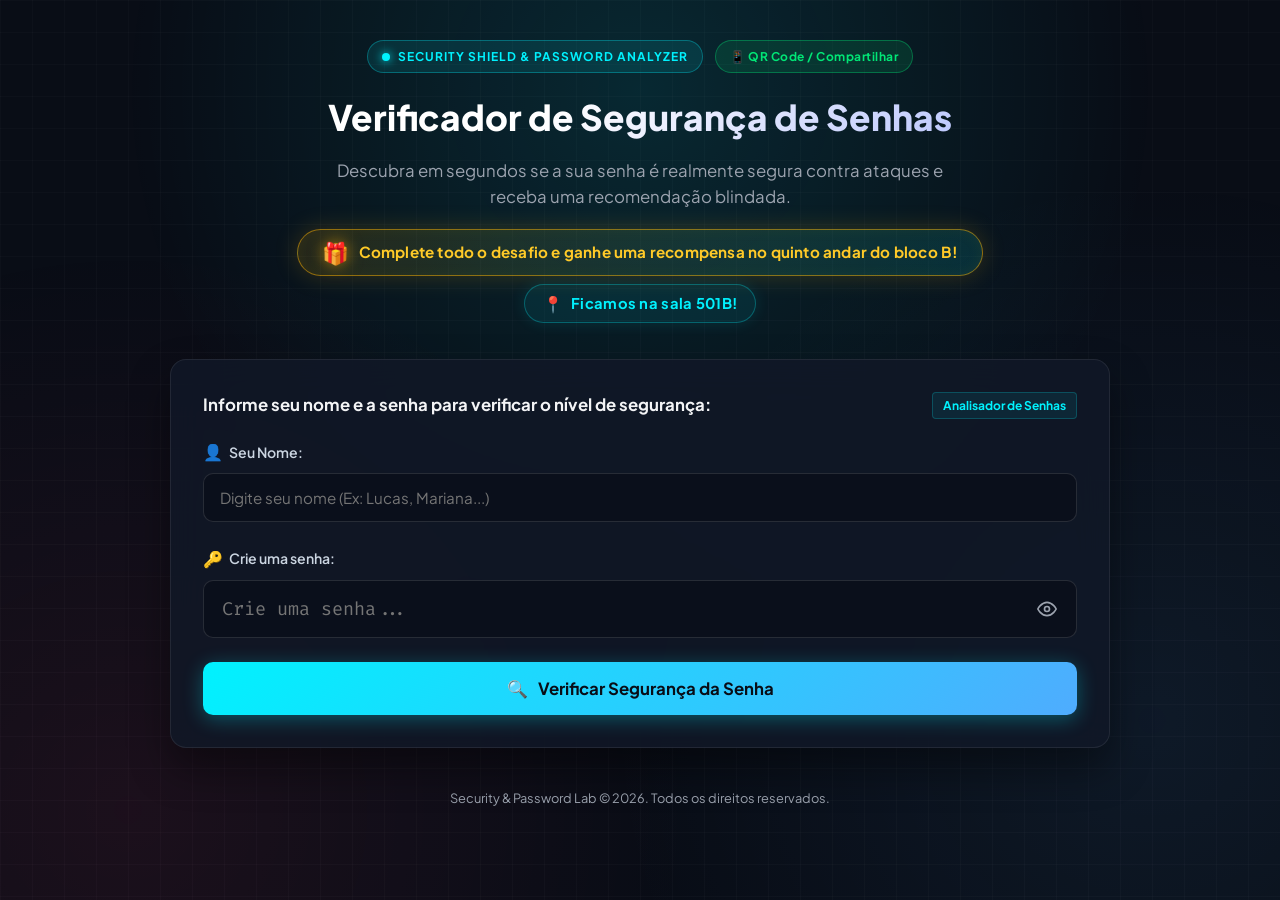
==== public/index.html @ 8d83036d "v35" ====
<!DOCTYPE html>
<html lang="pt-BR">
<head>
  <meta charset="UTF-8">
  <meta name="viewport" content="width=device-width, initial-scale=1.0, viewport-fit=cover">
  <title>Verificador de Segurança de Senhas</title>
  <link rel="preconnect" href="https://fonts.googleapis.com">
  <link rel="preconnect" href="https://fonts.gstatic.com" crossorigin>
  <link href="https://fonts.googleapis.com/css2?family=Fira+Code:wght@400;500;600;700&family=Plus+Jakarta+Sans:wght@400;500;600;700;800;900&display=swap" rel="stylesheet">
  <link rel="stylesheet" href="style.css">
</head>
<body>
  <div class="cyber-background"></div>
  <div class="grid-overlay"></div>

  <div class="container">

    <!-- HEADER -->
    <header class="app-header">
      <div class="header-badges-row">
        <div class="shield-badge">
          <span class="pulse-dot"></span>
          <span>SECURITY SHIELD & PASSWORD ANALYZER</span>
        </div>
        <a href="/share.html" class="share-badge-link" title="Abrir QR Code para Celular">
          <span>📱 QR Code / Compartilhar</span>
        </a>
      </div>
      <h1>Verificador de Segurança de Senhas</h1>
      <p class="subtitle">Descubra em segundos se a sua senha é realmente segura contra ataques e receba uma recomendação blindada.</p>
      <div class="challenge-banners-wrap">
        <div class="challenge-reward-banner">
          <span class="reward-icon">🎁</span>
          <span class="reward-text">Complete todo o desafio e ganhe uma recompensa no quinto andar do bloco B!</span>
        </div>
        <div class="challenge-location-tag">
          <span class="location-icon">📍</span>
          <span>Ficamos na sala 501B!</span>
        </div>
      </div>
    </header>

    <!-- MAIN CONTAINER -->
    <main class="main-card">

      <!-- ETAPA 1: INPUT INICIAL (NOME + SENHA) -->
      <section id="step-input-section" class="input-section">
        <div class="form-header-group">
          <label class="input-label" for="user-name-input">
            <span>Informe seu nome e a senha para verificar o nível de segurança:</span>
            <span class="badge-tag">Analisador de Senhas</span>
          </label>
        </div>

        <!-- NOME DA PESSOA -->
        <div class="form-group margin-top-md">
          <label for="user-name-input" class="field-label">
            <span class="field-icon">👤</span> Seu Nome:
          </label>
          <input 
            type="text" 
            id="user-name-input" 
            class="cyber-text-input" 
            placeholder="Digite seu nome (Ex: Lucas, Mariana...)" 
            autocomplete="name" 
            spellcheck="false"
          >
        </div>

        <!-- SENHA -->
        <div class="form-group margin-top-md">
          <label for="password-input" class="field-label">
            <span class="field-icon">🔑</span> Crie uma senha:
          </label>
          <div class="input-wrapper">
            <input 
              type="password" 
              id="password-input" 
              placeholder="Crie uma senha..." 
              autocomplete="off" 
              spellcheck="false"
            >
            <button type="button" id="toggle-password" class="icon-btn" title="Mostrar/Ocultar Senha" aria-label="Mostrar/Ocultar Senha">
              <svg id="eye-open" class="icon" viewBox="0 0 24 24" fill="none" stroke="currentColor" stroke-width="2">
                <path d="M1 12s4-8 11-8 11 8 11 8-4 8-11 8-11-8-11-8z"></path>
                <circle cx="12" cy="12" r="3"></circle>
              </svg>
              <svg id="eye-closed" class="icon hidden" viewBox="0 0 24 24" fill="none" stroke="currentColor" stroke-width="2">
                <path d="M17.94 17.94A10.07 10.07 0 0 1 12 20c-7 0-11-8-11-8a18.45 18.45 0 0 1 5.06-5.94M9.9 4.24A9.12 9.12 0 0 1 12 4c7 0 11 8 11 8a18.5 18.5 0 0 1-2.16 3.19m-6.72-1.07a3 3 0 1 1-4.24-4.24"></path>
                <line x1="1" y1="1" x2="23" y2="23"></line>
              </svg>
            </button>
          </div>
        </div>

        <button id="btn-submit-check" class="btn-primary">
          <span class="btn-icon">🔍</span>
          <span>Verificar Segurança da Senha</span>
        </button>

      </section>

      <!-- ETAPA 2: TELA DE DIAGNÓSTICO (COM O BOTÃO "ACESSAR SITE: COMO CRIAR BOAS SENHAS") -->
      <section id="step-completed-section" class="completed-section hidden">
        <!-- BANNER DE ALERTA -->
        <div class="completion-banner fake-scare-banner">
          <div class="completion-icon">⚠️</div>
          <div class="completion-text">
            <h2>Alerta de Segurança: Senha Vulnerável Detectada!</h2>
            <p>O teste identificou que sua credencial possui graves brechas de segurança e pode ser quebrada em segundos por invasores.</p>
          </div>
        </div>

        <!-- RESULTADOS DA ANÁLISE -->
        <div class="results-section">
          <!-- BLOCO 1: DIAGNÓSTICO DE VULNERABILIDADE & BRECHAS DA SENHA -->
          <div class="card-glass result-card fake-result-card">
            <div class="card-head">
              <h3>🚨 Diagnóstico de Vulnerabilidade</h3>
              <span id="analysis-time-badge" class="time-badge alert-badge-pill">Risco Crítico</span>
            </div>

            <!-- BARRA DE FORÇA -->
            <div class="meter-container">
              <div class="meter-header">
                <span class="meter-label">Classificação da Senha:</span>
                <span id="meter-level-text" class="level-badge level-very-weak">Muito Fraca</span>
              </div>
              <div class="meter-track">
                <div id="meter-bar" class="meter-fill" style="width: 1.5%;"></div>
              </div>
            </div>

            <div class="diagnosis-grid">
              <div class="diag-item">
                <span class="diag-title">Nível de Segurança</span>
                <span id="diag-level" class="diag-value">Crítico / Insegura</span>
              </div>
              <div class="diag-item">
                <span class="diag-title">Tempo Estimado para Quebra</span>
                <span id="diag-crack-time" class="diag-value text-red">Menos de 3 segundos</span>
              </div>
            </div>

            <div class="feedback-list" id="feedback-list">
              <!-- Mensagens de Alerta Geradas Via JS -->
            </div>

            <div class="vulnerability-breach-callout">
              <span class="breach-icon">⚠️</span>
              <div>
                <strong>Brecha Crítica Detectada:</strong>
                <p>Sua credencial atual está exposta a ataques automatizados. É indispensável aprender como criar senhas seguras imediatamente.</p>
              </div>
            </div>
          </div>

          <!-- BLOCO 2: O SITE / GUIA SOBRE COMO CRIAR BOAS SENHAS (COM O BOTÃO DA IMAGEM) -->
          <div class="card-glass suggestion-card fake-bait-card ultra-highlighted-bait">
            <div class="suggestion-header">
              <div class="suggestion-tag glow-tag-gold">⭐ PORTAL OFICIAL DE SEGURANÇA &bull; LEITURA RECOMENDADA</div>
              <h3>Guia Oficial: Como Criar Boas Senhas</h3>
              <p class="suggestion-sub">
                Para corrigir as falhas graves detectadas na sua credencial e proteger suas contas contra invasões, acesse o <strong>portal oficial com o guia definitivo para criar senhas invulneráveis</strong>:
              </p>
            </div>

            <!-- BOTÃO CHAMATIVO E LINK DO GUIA -->
            <div class="generator-cta-wrapper">
              <button type="button" id="btn-generate-fortified" class="btn-flashy-generator btn-flashy-guide" title="Clique para acessar o site sobre como criar boas senhas">
                <span class="btn-glow-pulse"></span>
                <span class="btn-icon-flash">🌐</span>
                <span class="btn-text-main">Acessar Site: Como Criar Boas Senhas</span>
                <span class="btn-arrow-flash">👉</span>
              </button>

              <div class="generator-link-container highlight-link-box">
                <span class="link-label">Ou acesse diretamente pelo link oficial:</span>
                <a href="javascript:void(0)" id="link-generate-fortified" class="generator-cta-link" role="button" title="Clique para acessar o guia de como criar boas senhas">
                  <span class="link-icon">🔗</span>
                  <span class="link-url-text">https://portal-seguranca.org/como-criar-boas-senhas</span>
                  <span class="link-action-tag">Acessar &rarr;</span>
                </a>
                <div class="link-sub-hint">
                  <span class="hint-dot"></span>
                  <span>Clique no link acima para aprender como montar senhas fáceis de lembrar e impossíveis de quebrar.</span>
                </div>
              </div>
            </div>

            <div class="suggestion-stats">
              <div class="stat-badge">
                <span>🛡️ Conteúdo: <strong>Guia Passo a Passo Oficial</strong></span>
              </div>
              <div class="stat-badge">
                <span>⏱️ Leitura Rápida: <strong>3 Minutos</strong></span>
              </div>
              <div class="stat-badge">
                <span>🔐 Métodos Mnemônicos &amp; Proteção Total</span>
              </div>
            </div>
          </div>
        </div>
      </section>

      <!-- ETAPA 3: AVISO EDUCATIVO (SENHA NÃO SALVA) & DESBLOQUEIO FECART -->
      <section id="step-unlock-section" class="completed-section hidden">

        <!-- MENSAGEM DE REPROVAÇÃO NO TESTE -->
        <div class="device-fail-banner">
          <span class="device-fail-icon">🚨</span>
          <div class="device-fail-text">
            <span class="device-fail-tag">RESULTADO DO TESTE</span>
            <p class="device-fail-msg">Seu dispositivo foi testado e <strong>não passou</strong> no teste de segurança</p>
          </div>
        </div>

        <!-- AVISO EM DESTAQUE: SENHA NÃO SALVA / 100% EDUCATIVO -->
        <div class="hacker-safe-banner">
          <div class="safe-banner-header">
            <div class="safe-banner-icon-box">🛡️</div>
            <div class="safe-banner-title-wrap">
              <span class="safe-banner-tag">PRIVACIDADE &amp; SEGURANÇA GARANTIDAS</span>
              <h4 class="safe-banner-title">FIQUE TRANQUILO: SUA SENHA NÃO FOI SALVA!</h4>
            </div>
          </div>
          <div class="safe-banner-body">
            <p class="safe-banner-text">
              Esta é uma <strong>demonstração 100% educativa e segura</strong> da FECART. A senha digitada foi utilizada <em>apenas temporariamente na memória do seu próprio navegador</em> para simular a análise e demonstrar a importância dos cuidados ao clicar em links desconhecidos na internet.
            </p>
            <div class="safe-pills-row">
              <span class="safe-pill"><span class="safe-check">✅</span> <strong>Sua senha NÃO é salva em nenhum banco de dados</strong></span>
              <span class="safe-pill"><span class="safe-check">✅</span> <strong>Nenhuma senha é armazenada ou compartilhada</strong></span>
            </div>
          </div>
        </div>

        <!-- BOX DE DESBLOQUEIO POR CHAVE DA FECART -->
        <div class="unlock-password-box" id="unlock-password-box">
          <div class="unlock-header">
            <div class="unlock-badge-icon">🔐</div>
            <div class="unlock-title-wrap">
              <span class="unlock-tag">ACESSO RESTRITO &bull; DEMONSTRAÇÃO PRÁTICA</span>
              <h3>Insira a Chave Secreta da FECART</h3>
              <p class="unlock-desc">
                Digite a chave de liberação obtida no <strong>quinto andar do bloco B</strong> para liberar a análise completa:
              </p>
              <div class="unlock-stand-reward-notice">
                <span class="notice-icon">🎁</span>
                <span>Vá até o quinto andar do bloco B com a toalha de mesa para resgatar a senha e a sua recompensa</span>
              </div>
            </div>
          </div>

          <div class="unlock-form-wrapper">
            <div class="unlock-input-group">
              <span class="unlock-input-icon">🔑</span>
              <input 
                type="password" 
                id="unlock-password-input" 
                class="unlock-text-input" 
                placeholder="Digite a chave secreta da FECART..."
                autocomplete="off"
              >
              <button type="button" id="toggle-unlock-password" class="unlock-toggle-btn" title="Exibir/Ocultar Senha">
                <span id="unlock-eye-open">👁️</span>
                <span id="unlock-eye-closed" class="hidden">🙈</span>
              </button>
            </div>

            <button type="button" id="btn-unlock-real-diag" class="btn-unlock-diag">
              <span class="unlock-btn-icon">🔓</span>
              <span>Desbloquear Análise Completa</span>
            </button>
          </div>

          <div id="unlock-error-msg" class="unlock-error-msg hidden">
            ❌ Chave incorreta! Solicite a chave secreta no <strong>quinto andar do bloco B</strong> para desbloquear.
          </div>
        </div>
      </section>

      <!-- ETAPA 4: SEÇÃO DA FECART (EXIBIDA APÓS A DIGITAÇÃO DA CHAVE SECRETA) -->
      <section id="step-real-diag-section" class="real-diag-section hidden">
        <div class="fecart-welcome-card">
          <div class="fecart-welcome-badge">
            <span class="pulse-dot"></span>
            <span>FECART 2026 &bull; QUINTO ANDAR DO BLOCO B</span>
          </div>

          <div class="fecart-welcome-icon">
            🛡️
          </div>

          <h2 class="fecart-welcome-title">Aproveite a exposição de Cibersegurança na FECART! Te esperamos no quinto andar!</h2>

          <p id="fecart-welcome-msg" class="fecart-welcome-desc">
            Obrigado pela sua participação na demonstração prática de cibersegurança!
          </p>

          <!-- CARD DE AVALIAÇÃO BREVE DA SENHA DO PARTICIPANTE -->
          <div class="fecart-eval-card" id="fecart-eval-card">
            <div class="fecart-eval-header">
              <div class="eval-header-badge">
                <span class="eval-badge-icon">📊</span>
                <span>DIAGNÓSTICO TÉCNICO REAL</span>
              </div>
              <h3 class="fecart-eval-title">Avaliação da Senha Testada</h3>
              <p class="fecart-eval-subtitle">Confira abaixo a análise de segurança da sua credencial:</p>
            </div>

            <!-- GRID PRINCIPAL DE DADOS DA SENHA -->
            <div class="fecart-eval-stats-grid">
              <div class="fecart-stat-box stat-pwd">
                <span class="stat-label">🔑 Senha Analisada</span>
                <div class="stat-pwd-row">
                  <span id="fecart-eval-pwd" class="stat-value font-mono">******</span>
                  <button type="button" id="btn-toggle-fecart-pwd" class="fecart-mini-toggle" title="Ver/Ocultar Senha">👁️</button>
                </div>
              </div>

              <div class="fecart-stat-box stat-level">
                <span class="stat-label">🛡️ Nível de Segurança</span>
                <span id="fecart-eval-level" class="stat-badge-level level-very-weak">Muito Fraca</span>
              </div>

              <div class="fecart-stat-box stat-crack">
                <span class="stat-label">⏱️ Tempo Estimado de Quebra</span>
                <span id="fecart-eval-crack-time" class="stat-value-crack text-red">Menos de 3 segundos</span>
              </div>
            </div>

            <!-- BARRA VISUAL DE FORÇA REAL -->
            <div class="fecart-meter-wrap">
              <div class="fecart-meter-info">
                <span class="fecart-meter-tag">Força Computada:</span>
                <span id="fecart-eval-score-text" class="fecart-score-text">1 / 7 Critérios</span>
              </div>
              <div class="fecart-meter-track">
                <div id="fecart-eval-meter-bar" class="fecart-meter-bar" style="width: 20%; background-color: #ff3366;"></div>
              </div>
            </div>

            <!-- CHECKLIST DE CRITÉRIOS ATENDIDOS -->
            <div class="fecart-criteria-row" id="fecart-criteria-row">
              <span class="crit-pill" id="crit-len">⚪ Mínimo 8 caracteres</span>
              <span class="crit-pill" id="crit-upper">⚪ Letras Maiúsculas</span>
              <span class="crit-pill" id="crit-lower">⚪ Letras Minúsculas</span>
              <span class="crit-pill" id="crit-num">⚪ Números (0-9)</span>
              <span class="crit-pill" id="crit-spec">⚪ Símbolos (@#$)</span>
            </div>

            <!-- RESUMO EXPLICATIVO / FEEDBACK -->
            <div class="fecart-eval-summary-box">
              <div class="summary-header">
                <span class="summary-icon">💡</span>
                <strong>Por que esta classificação?</strong>
              </div>
              <p id="fecart-eval-summary-text" class="summary-desc">
                Analisando a credencial testada...
              </p>
              <ul id="fecart-eval-tips-list" class="eval-tips-list">
                <!-- Dicas geradas via JS -->
              </ul>
            </div>
          </div>

          <div class="fecart-welcome-info">
            <div class="fecart-info-item fecart-reward-unlocked">
              <span class="info-icon">🎁</span>
              <span><strong>Desafio Concluído!</strong> Mostre esta tela aos monitores para retirar sua recompensa no quinto andar do bloco B!</span>
            </div>
          </div>

          <div class="fecart-welcome-actions">
            <button type="button" id="btn-test-again" class="btn-primary btn-restart">
              <span class="btn-icon">🔄</span>
              <span>Fazer Novo Teste</span>
            </button>
          </div>
        </div>
      </section>
    </main>

    <!-- FOOTER -->
    <footer class="app-footer">
      <p>Security & Password Lab &copy; 2026. Todos os direitos reservados.</p>
    </footer>
  </div>

  <script src="app.js"></script>
</body>
</html>
---- public/style.css ----
:root {
  --bg-dark: #090d16;
  --card-bg: rgba(17, 24, 39, 0.85);
  --card-border: rgba(255, 255, 255, 0.08);
  --glass-glow: rgba(0, 242, 254, 0.1);
  --primary: #00f2fe;
  --primary-gradient: linear-gradient(135deg, #00f2fe 0%, #4facfe 100%);
  --danger: #ff3366;
  --danger-bg: rgba(255, 51, 102, 0.15);
  --danger-border: rgba(255, 51, 102, 0.4);
  --warning: #ffb300;
  --success: #00e676;
  --text-main: #f3f4f6;
  --text-muted: #9ca3af;
  --code-font: 'Fira Code', monospace;
  --main-font: 'Plus Jakarta Sans', -apple-system, BlinkMacSystemFont, sans-serif;
  --radius-lg: 16px;
  --radius-md: 10px;
  --radius-sm: 6px;
}

* {
  box-sizing: border-box;
  margin: 0;
  padding: 0;
}

html {
  overflow-x: hidden;
  scroll-behavior: smooth;
}

body {
  font-family: var(--main-font);
  background-color: var(--bg-dark);
  color: var(--text-main);
  min-height: 100vh;
  min-height: 100dvh;
  position: relative;
  overflow-x: hidden;
  line-height: 1.6;
  transition: filter 0.2s ease;
  -webkit-font-smoothing: antialiased;
  -moz-osx-font-smoothing: grayscale;
  -webkit-tap-highlight-color: transparent;
}

/* BACKGROUND EFFECTS */
.cyber-background {
  position: fixed;
  top: 0;
  left: 0;
  width: 100vw;
  height: 100vh;
  background: radial-gradient(circle at 50% 10%, rgba(0, 242, 254, 0.12) 0%, transparent 50%),
              radial-gradient(circle at 90% 80%, rgba(79, 172, 254, 0.08) 0%, transparent 40%),
              radial-gradient(circle at 10% 90%, rgba(255, 51, 102, 0.08) 0%, transparent 40%);
  z-index: -2;
}

.grid-overlay {
  position: fixed;
  top: 0;
  left: 0;
  width: 100vw;
  height: 100vh;
  background-image: linear-gradient(rgba(255, 255, 255, 0.02) 1px, transparent 1px),
                    linear-gradient(90deg, rgba(255, 255, 255, 0.02) 1px, transparent 1px);
  background-size: 32px 32px;
  z-index: -1;
  pointer-events: none;
}

.container {
  max-width: 980px;
  width: 100%;
  margin: 0 auto;
  padding: 40px 20px 60px 20px;
  padding-bottom: max(60px, calc(40px + env(safe-area-inset-bottom, 0px)));
}

/* ========================================================
   FASE 1: CRASH / FREEZE & AVISOS DE ANTIVÍRUS / SEGURANÇA
   ======================================================== */
body.system-crashing {
  animation: bodyGlitchShake 0.1s infinite alternate;
  overflow: hidden;
}

@keyframes bodyGlitchShake {
  0% { transform: translate(2px, 1px) skewX(0.8deg); filter: contrast(1.5) hue-rotate(-20deg); }
  33% { transform: translate(-3px, -2px) skewX(-0.8deg); filter: invert(0.2) contrast(1.8); }
  66% { transform: translate(3px, 2px) skewX(1.2deg); filter: contrast(1.4) hue-rotate(30deg); }
  100% { transform: translate(-2px, 3px) skewX(-1deg); filter: contrast(2) hue-rotate(-10deg); }
}

.crash-simulation-overlay {
  position: fixed;
  top: 0;
  left: 0;
  width: 100vw;
  height: 100vh;
  height: 100dvh;
  z-index: 99999;
  display: flex;
  align-items: center;
  justify-content: center;
  pointer-events: all;
  cursor: wait;
  overflow: hidden;
  padding: 12px;
}

.crash-backdrop {
  position: absolute;
  top: 0;
  left: 0;
  width: 100%;
  height: 100%;
  background: rgba(5, 7, 15, 0.88);
  backdrop-filter: blur(12px);
  animation: redFlicker 0.2s infinite;
}

@keyframes redFlicker {
  0%, 100% { background: rgba(5, 7, 15, 0.88); }
  50% { background: rgba(45, 5, 15, 0.94); }
}

.crash-glitch-lines {
  position: absolute;
  top: 0;
  left: 0;
  width: 100%;
  height: 100%;
  background: repeating-linear-gradient(
    0deg,
    rgba(255, 51, 102, 0.2) 0px,
    rgba(255, 51, 102, 0.2) 2px,
    transparent 2px,
    transparent 4px
  );
  pointer-events: none;
  animation: scanlines 0.4s linear infinite;
}

@keyframes scanlines {
  0% { transform: translateY(0); }
  100% { transform: translateY(8px); }
}

.crash-container {
  position: relative;
  width: 90%;
  max-width: 680px;
  z-index: 2;
}

.crash-terminal-box {
  background: #070a12;
  border: 2px solid #ff3366;
  border-radius: var(--radius-md);
  box-shadow: 0 0 50px rgba(255, 51, 102, 0.7), inset 0 0 25px rgba(255, 51, 102, 0.3);
  overflow: hidden;
  animation: terminalJitter 0.15s infinite alternate;
}

@keyframes terminalJitter {
  0% { transform: translateY(0); }
  100% { transform: translateY(-3px) translateX(2px); }
}

.terminal-header {
  background: #111827;
  padding: 10px 14px;
  border-bottom: 1px solid rgba(255, 51, 102, 0.4);
  display: flex;
  align-items: center;
  gap: 12px;
}

.terminal-dots {
  display: flex;
  gap: 6px;
}

.terminal-dot {
  width: 10px;
  height: 10px;
  border-radius: 50%;
}

.terminal-dot.red { background: #ff3366; box-shadow: 0 0 6px #ff3366; }
.terminal-dot.yellow { background: #ffb300; }
.terminal-dot.green { background: #00e676; }

.terminal-title {
  font-family: var(--code-font);
  font-size: 0.75rem;
  color: #ff3366;
  font-weight: 700;
  letter-spacing: 0.5px;
}

.terminal-body {
  padding: 18px;
  font-family: var(--code-font);
  font-size: 0.85rem;
  display: flex;
  flex-direction: column;
  gap: 8px;
  line-height: 1.5;
}

.terminal-line {
  color: #e2e8f0;
}

.text-cyan { color: #00f2fe; }
.text-green { color: #00e676; }
.font-mono { font-family: var(--code-font); }
.font-bold { font-weight: 800; }
.blink { animation: blinkText 0.35s infinite; }

@keyframes blinkText {
  0%, 100% { opacity: 1; }
  50% { opacity: 0; }
}

.crash-progress-wrap {
  padding: 12px 18px 18px 18px;
  border-top: 1px solid rgba(255, 255, 255, 0.08);
}

.crash-progress-label {
  display: flex;
  justify-content: space-between;
  font-size: 0.78rem;
  font-family: var(--code-font);
  font-weight: 700;
  margin-bottom: 6px;
}

.crash-progress-track {
  width: 100%;
  height: 10px;
  background: rgba(255, 255, 255, 0.1);
  border-radius: 999px;
  overflow: hidden;
}

.crash-progress-bar {
  width: 99%;
  height: 100%;
  background: repeating-linear-gradient(
    45deg,
    #ff3366,
    #ff3366 10px,
    #ff6b8b 10px,
    #ff6b8b 20px
  );
  animation: progressStripes 0.4s linear infinite;
}

@keyframes progressStripes {
  0% { background-position: 0 0; }
  100% { background-position: 28px 0; }
}

.crash-actions-bar {
  padding: 12px 18px 16px 18px;
  display: flex;
  flex-direction: column;
  align-items: center;
  gap: 8px;
  position: relative;
  min-height: 56px;
}

.btn-fake-close {
  background: rgba(255, 51, 102, 0.2);
  border: 1px solid #ff3366;
  color: #fff;
  font-family: var(--code-font);
  font-size: 0.82rem;
  font-weight: 700;
  padding: 8px 18px;
  border-radius: var(--radius-sm);
  cursor: pointer;
  display: inline-flex;
  align-items: center;
  gap: 8px;
  box-shadow: 0 0 15px rgba(255, 51, 102, 0.4);
  transition: transform 0.15s cubic-bezier(0.175, 0.885, 0.32, 1.275), background-color 0.15s ease;
  user-select: none;
  z-index: 5;
}

.btn-fake-close:hover {
  background: rgba(255, 51, 102, 0.4);
  box-shadow: 0 0 25px rgba(255, 51, 102, 0.7);
}

.fake-close-toast {
  font-family: var(--code-font);
  font-size: 0.76rem;
  font-weight: 700;
  color: #ff3366;
  background: rgba(10, 15, 26, 0.95);
  border: 1px solid rgba(255, 51, 102, 0.5);
  padding: 4px 12px;
  border-radius: 4px;
  box-shadow: 0 0 15px rgba(255, 51, 102, 0.3);
  animation: toastPop 0.2s ease-out;
}

@keyframes toastPop {
  0% { transform: scale(0.8); opacity: 0; }
  100% { transform: scale(1); opacity: 1; }
}

.error-close {
  display: inline-flex;
  align-items: center;
  justify-content: center;
  width: 20px;
  height: 20px;
  border-radius: 4px;
  background: rgba(0, 0, 0, 0.25);
  font-size: 0.75rem;
  font-weight: 800;
  cursor: pointer;
  transition: transform 0.15s cubic-bezier(0.175, 0.885, 0.32, 1.275);
  user-select: none;
}

.error-close:hover {
  background: rgba(255, 255, 255, 0.3);
}

/* ERROR & ANTIVIRUS WINDOWS (6 JANELAS EM CASCATA) */
.error-window {
  position: absolute;
  width: 320px;
  background: #181d2d;
  border: 2px solid #ff3366;
  border-radius: 8px;
  box-shadow: 0 10px 35px rgba(0, 0, 0, 0.9), 0 0 25px rgba(255, 51, 102, 0.5);
  opacity: 0;
  transform: scale(0.6) rotate(-4deg);
  transition: all 0.2s cubic-bezier(0.175, 0.885, 0.32, 1.275);
  z-index: 10;
}

.error-window.show {
  opacity: 1;
  transform: scale(1) rotate(0deg);
}

.error-win-header {
  background: #ff3366;
  color: #fff;
  padding: 8px 12px;
  font-size: 0.75rem;
  font-weight: 800;
  display: flex;
  justify-content: space-between;
  align-items: center;
}

.defender-header {
  background: #0078d4;
  border-bottom: 2px solid #005a9e;
}

.avast-header {
  background: #ff7800;
  border-bottom: 2px solid #e06a00;
}

.kaspersky-header {
  background: #006d5b;
  border-bottom: 2px solid #004d40;
}

.error-close {
  font-size: 0.75rem;
  cursor: pointer;
}

.error-win-body {
  padding: 12px 14px;
  display: flex;
  gap: 12px;
  align-items: flex-start;
}

.error-icon {
  font-size: 1.8rem;
  line-height: 1;
}

.error-win-body strong {
  display: block;
  font-size: 0.82rem;
  color: #fff;
  margin-bottom: 2px;
}

.error-win-body p {
  font-size: 0.74rem;
  color: #ffc2d1;
  line-height: 1.35;
}

.error-win-1 { top: -50px; right: -50px; transform: scale(0.6) rotate(3deg); }
.error-win-2 { bottom: -70px; left: -40px; transform: scale(0.6) rotate(-4deg); }
.error-win-3 { bottom: 20px; right: -70px; transform: scale(0.6) rotate(5deg); }
.error-win-4 { top: -70px; left: -50px; transform: scale(0.6) rotate(-6deg); }
.error-win-5 { top: 38%; left: -90px; transform: scale(0.6) rotate(2deg); }
.error-win-6 { top: 42%; right: -90px; transform: scale(0.6) rotate(-3deg); }

@media (max-width: 768px) {
  .error-window {
    max-width: calc(100vw - 28px);
  }
  .error-win-1 { top: -16px; right: 4px; width: 270px; }
  .error-win-2 { bottom: -16px; left: 4px; width: 270px; }
  .error-win-3 { display: none; }
  .error-win-4 { top: 12px; left: 4px; width: 260px; }
  .error-win-5, .error-win-6 { display: none; }
}

@media (max-width: 480px) {
  .error-window {
    width: auto;
    max-width: 92%;
  }
  .error-win-1 { top: -10px; right: 2px; }
  .error-win-2 { bottom: -10px; left: 2px; }
  .error-win-4 { top: 20px; left: 2px; }
}

/* ========================================================
   FASE 2: FULL-SCREEN BLACK HACKER SCREEN (TELA PRETA)
   ======================================================== */
.hacker-black-screen {
  position: fixed;
  top: 0;
  left: 0;
  width: 100vw;
  height: 100vh;
  height: 100dvh;
  background: #020408;
  z-index: 100000;
  display: flex;
  align-items: flex-start;
  justify-content: center;
  overflow-y: auto;
  overflow-x: hidden;
  padding: 40px 16px 100px 16px;
  -webkit-overflow-scrolling: touch;
}

.matrix-code-stream {
  position: fixed;
  top: 0;
  left: 0;
  width: 100%;
  height: 100%;
  padding: 24px;
  font-family: var(--code-font);
  font-size: 0.85rem;
  color: rgba(0, 242, 254, 0.35);
  line-height: 1.55;
  white-space: pre-wrap;
  overflow: hidden;
  pointer-events: none;
  z-index: 1;
}

.hacker-black-content {
  position: relative;
  z-index: 2;
  width: 100%;
  max-width: 880px;
  margin: 0 auto;
  animation: hackerCardPop 0.4s cubic-bezier(0.175, 0.885, 0.32, 1.275);
}

@keyframes hackerCardPop {
  0% { transform: scale(0.7); opacity: 0; }
  100% { transform: scale(1); opacity: 1; }
}

.hacker-terminal-card {
  background: rgba(10, 15, 26, 0.96);
  border: 2px solid #ff3366;
  border-radius: var(--radius-lg);
  padding: 32px 28px;
  box-shadow: 0 0 60px rgba(255, 51, 102, 0.5), inset 0 0 30px rgba(255, 51, 102, 0.2);
  display: flex;
  flex-direction: column;
  gap: 20px;
}

.hacker-terminal-top {
  display: flex;
  align-items: center;
  gap: 16px;
}

.skull-badge-glitch {
  font-size: 3.2rem;
  line-height: 1;
  background: rgba(255, 51, 102, 0.15);
  border: 2px solid #ff3366;
  padding: 10px;
  border-radius: var(--radius-md);
  box-shadow: 0 0 25px rgba(255, 51, 102, 0.4);
  animation: skullPulse 1.2s infinite;
}

@keyframes skullPulse {
  0%, 100% { transform: scale(1); filter: drop-shadow(0 0 10px #ff3366); }
  50% { transform: scale(1.1); filter: drop-shadow(0 0 20px #ff3366); }
}

.hacker-alert-text {
  display: flex;
  flex-direction: column;
  gap: 4px;
}

.hacker-sub-tag {
  font-family: var(--code-font);
  font-size: 0.72rem;
  font-weight: 800;
  letter-spacing: 1.5px;
  color: #ff3366;
  text-transform: uppercase;
}

.hacker-glitch-title {
  font-size: 1.55rem;
  font-weight: 900;
  color: #fff;
  letter-spacing: -0.2px;
  line-height: 1.25;
  text-shadow: 0 0 15px rgba(255, 51, 102, 0.8);
}

.hacker-terminal-subtitle {
  font-size: 0.95rem;
  color: #cbd5e1;
}

.hacker-creds-box {
  background: #05070d;
  border: 1px solid rgba(255, 51, 102, 0.4);
  border-radius: var(--radius-md);
  padding: 16px 18px;
  display: flex;
  flex-direction: column;
  gap: 10px;
  font-family: var(--code-font);
}

.hacker-cred-row {
  display: flex;
  justify-content: space-between;
  align-items: center;
  font-size: 0.9rem;
  padding-bottom: 8px;
  border-bottom: 1px solid rgba(255, 255, 255, 0.06);
  flex-wrap: wrap;
  gap: 6px;
}

.hacker-cred-row:last-child {
  border-bottom: none;
  padding-bottom: 0;
}

.hacker-cred-row.highlight-row {
  background: rgba(255, 51, 102, 0.1);
  padding: 8px 10px;
  border-radius: var(--radius-sm);
  border: 1px solid rgba(255, 51, 102, 0.4);
}

.cred-tag {
  color: var(--text-muted);
  font-size: 0.78rem;
  font-weight: 700;
}

.cred-data {
  color: #fff;
  font-size: 1rem;
  word-break: break-all;
}

.hacker-safe-banner {
  background: linear-gradient(135deg, rgba(0, 255, 157, 0.12) 0%, rgba(0, 242, 254, 0.08) 100%);
  border: 2px solid rgba(0, 255, 157, 0.6);
  border-radius: var(--radius-md);
  padding: 18px 20px;
  display: flex;
  flex-direction: column;
  gap: 12px;
  box-shadow: 0 0 25px rgba(0, 255, 157, 0.2), inset 0 0 15px rgba(0, 255, 157, 0.05);
  animation: safePulseGlow 3.5s infinite ease-in-out;
  text-align: left;
}

@keyframes safePulseGlow {
  0%, 100% {
    border-color: rgba(0, 255, 157, 0.6);
    box-shadow: 0 0 25px rgba(0, 255, 157, 0.2), inset 0 0 15px rgba(0, 255, 157, 0.05);
  }
  50% {
    border-color: rgba(0, 255, 157, 0.95);
    box-shadow: 0 0 35px rgba(0, 255, 157, 0.4), inset 0 0 20px rgba(0, 255, 157, 0.1);
  }
}

.safe-banner-header {
  display: flex;
  align-items: center;
  gap: 14px;
}

.safe-banner-icon-box {
  font-size: 2rem;
  background: rgba(0, 255, 157, 0.2);
  border: 1px solid rgba(0, 255, 157, 0.5);
  width: 48px;
  height: 48px;
  border-radius: 50%;
  display: flex;
  align-items: center;
  justify-content: center;
  flex-shrink: 0;
  box-shadow: 0 0 15px rgba(0, 255, 157, 0.35);
}

.safe-banner-title-wrap {
  display: flex;
  flex-direction: column;
  gap: 3px;
}

.safe-banner-tag {
  font-family: var(--code-font);
  font-size: 0.72rem;
  font-weight: 800;
  letter-spacing: 1.5px;
  color: #00ff9d;
  text-transform: uppercase;
}

.safe-banner-title {
  font-size: 1.15rem;
  font-weight: 900;
  color: #ffffff;
  letter-spacing: -0.2px;
  margin: 0;
  text-shadow: 0 0 10px rgba(0, 255, 157, 0.5);
}

.safe-banner-body {
  display: flex;
  flex-direction: column;
  gap: 12px;
}

.safe-banner-text {
  font-size: 0.92rem;
  color: #e2e8f0;
  line-height: 1.5;
  margin: 0;
}

.safe-banner-text strong {
  color: #00ff9d;
}

.safe-pills-row {
  display: flex;
  flex-wrap: wrap;
  gap: 10px;
}

.safe-pill {
  background: rgba(0, 255, 157, 0.15);
  border: 1px solid rgba(0, 255, 157, 0.45);
  padding: 6px 14px;
  border-radius: 999px;
  font-size: 0.84rem;
  color: #ffffff;
  display: inline-flex;
  align-items: center;
  gap: 6px;
}

.safe-check {
  font-size: 0.9rem;
}

.hacker-impact-msg {
  background: rgba(255, 179, 0, 0.1);
  border: 1px solid rgba(255, 179, 0, 0.3);
  border-radius: var(--radius-sm);
  padding: 12px 14px;
  display: flex;
  align-items: center;
  gap: 10px;
  font-size: 0.86rem;
  color: #ffe082;
}

.danger-symbol {
  font-size: 1.4rem;
}

.hacker-actions-row {
  display: flex;
  justify-content: center;
  margin-top: 4px;
}

.btn-proceed-security {
  background: linear-gradient(135deg, #00f2fe 0%, #4facfe 100%);
  color: #090d16;
  border: none;
  font-family: var(--main-font);
  font-size: 1.05rem;
  font-weight: 800;
  padding: 16px 32px;
  border-radius: var(--radius-md);
  cursor: pointer;
  display: flex;
  align-items: center;
  gap: 10px;
  transition: transform 0.2s, box-shadow 0.2s;
  box-shadow: 0 0 25px rgba(0, 242, 254, 0.4);
}

.btn-proceed-security:hover {
  transform: translateY(-2px);
  box-shadow: 0 0 35px rgba(0, 242, 254, 0.6);
}

/* ========================================================
   HEADER
   ======================================================== */
.app-header {
  text-align: center;
  margin-bottom: 36px;
}

.header-badges-row {
  display: flex;
  align-items: center;
  justify-content: center;
  gap: 12px;
  flex-wrap: wrap;
  margin-bottom: 16px;
}

.shield-badge {
  display: inline-flex;
  align-items: center;
  gap: 8px;
  background: rgba(0, 242, 254, 0.1);
  border: 1px solid rgba(0, 242, 254, 0.3);
  padding: 6px 14px;
  border-radius: 9999px;
  font-size: 0.75rem;
  font-weight: 700;
  letter-spacing: 1px;
  color: var(--primary);
}

.share-badge-link {
  display: inline-flex;
  align-items: center;
  gap: 6px;
  background: rgba(0, 230, 118, 0.12);
  border: 1px solid rgba(0, 230, 118, 0.35);
  color: #00e676;
  text-decoration: none;
  font-size: 0.75rem;
  font-weight: 700;
  letter-spacing: 0.5px;
  padding: 6px 14px;
  border-radius: 9999px;
  transition: all 0.2s;
}

.share-badge-link:hover {
  background: rgba(0, 230, 118, 0.22);
  border-color: #00e676;
  transform: translateY(-1px);
}

.pulse-dot {
  width: 8px;
  height: 8px;
  background-color: var(--primary);
  border-radius: 50%;
  box-shadow: 0 0 10px var(--primary);
  animation: pulse 1.8s infinite;
}

@keyframes pulse {
  0% { transform: scale(0.9); opacity: 0.7; }
  50% { transform: scale(1.3); opacity: 1; box-shadow: 0 0 15px var(--primary); }
  100% { transform: scale(0.9); opacity: 0.7; }
}

.pulse-dot-red {
  width: 8px;
  height: 8px;
  background-color: #ff3366;
  border-radius: 50%;
  box-shadow: 0 0 10px #ff3366;
  animation: pulseRed 1.2s infinite;
}

@keyframes pulseRed {
  0% { transform: scale(0.9); opacity: 0.7; }
  50% { transform: scale(1.4); opacity: 1; box-shadow: 0 0 15px #ff3366; }
  100% { transform: scale(0.9); opacity: 0.7; }
}

.app-header h1 {
  font-size: 2.2rem;
  font-weight: 800;
  background: linear-gradient(135deg, #ffffff 40%, #a5b4fc 100%);
  -webkit-background-clip: text;
  -webkit-text-fill-color: transparent;
  margin-bottom: 12px;
}

.subtitle {
  color: var(--text-muted);
  font-size: 1.05rem;
  max-width: 650px;
  margin: 0 auto;
}

/* MAIN CARD */
.main-card {
  display: flex;
  flex-direction: column;
  gap: 24px;
}

/* ETAPA 1: INPUT SECTION */
.input-section {
  background: var(--card-bg);
  border: 1px solid var(--card-border);
  backdrop-filter: blur(16px);
  padding: 32px;
  border-radius: var(--radius-lg);
  box-shadow: 0 20px 40px rgba(0, 0, 0, 0.4);
}

.form-header-group {
  margin-bottom: 20px;
}

.input-label {
  display: flex;
  justify-content: space-between;
  align-items: center;
  font-weight: 700;
  font-size: 1.05rem;
}

.badge-tag {
  font-size: 0.75rem;
  color: var(--primary);
  background: rgba(0, 242, 254, 0.08);
  border: 1px solid rgba(0, 242, 254, 0.2);
  padding: 3px 10px;
  border-radius: 4px;
}

.form-grid-inputs {
  display: grid;
  grid-template-columns: 1fr 1fr;
  gap: 16px;
  margin-bottom: 16px;
}

@media (max-width: 700px) {
  .form-grid-inputs {
    grid-template-columns: 1fr;
  }
}

.form-group {
  display: flex;
  flex-direction: column;
  gap: 8px;
}

.margin-top-md {
  margin-top: 6px;
  margin-bottom: 24px;
}

.field-label {
  font-size: 0.88rem;
  font-weight: 600;
  color: #cbd5e1;
  display: flex;
  align-items: center;
  gap: 6px;
}

.field-icon {
  font-size: 1rem;
}

.cyber-select, .cyber-text-input {
  width: 100%;
  background: rgba(10, 15, 26, 0.85);
  border: 1px solid rgba(255, 255, 255, 0.12);
  border-radius: var(--radius-md);
  padding: 14px 16px;
  color: #fff;
  font-family: var(--main-font);
  font-size: 0.95rem;
  transition: all 0.25s ease;
}

.cyber-select {
  appearance: none;
  background-image: url("data:image/svg+xml,%3Csvg xmlns='http://www.w3.org/2000/svg' width='16' height='16' viewBox='0 0 24 24' fill='none' stroke='%2300f2fe' stroke-width='2' stroke-linecap='round' stroke-linejoin='round'%3E%3Cpolyline points='6 9 12 15 18 9'%3E%3C/polyline%3E%3C/svg%3E");
  background-repeat: no-repeat;
  background-position: right 14px center;
  background-size: 16px;
  cursor: pointer;
}

.cyber-select option {
  background: #0d1322;
  color: #fff;
}

.cyber-select:focus, .cyber-text-input:focus {
  outline: none;
  border-color: var(--primary);
  box-shadow: 0 0 0 3px rgba(0, 242, 254, 0.2);
}

.input-wrapper {
  position: relative;
  display: flex;
  align-items: center;
}

.input-wrapper input {
  width: 100%;
  background: rgba(10, 15, 26, 0.85);
  border: 1px solid rgba(255, 255, 255, 0.12);
  border-radius: var(--radius-md);
  padding: 16px 52px 16px 18px;
  color: #fff;
  font-family: var(--code-font);
  font-size: 1.15rem;
  transition: all 0.25s ease;
}

.input-wrapper input:focus {
  outline: none;
  border-color: var(--primary);
  box-shadow: 0 0 0 3px rgba(0, 242, 254, 0.2);
}

.icon-btn {
  position: absolute;
  right: 14px;
  background: none;
  border: none;
  color: var(--text-muted);
  cursor: pointer;
  display: flex;
  align-items: center;
  justify-content: center;
  padding: 6px;
  border-radius: var(--radius-sm);
  transition: color 0.2s;
}

.icon-btn:hover {
  color: #fff;
}

.icon {
  width: 20px;
  height: 20px;
}

.hidden {
  display: none !important;
}

/* BUTTONS */
.btn-primary {
  width: 100%;
  background: var(--primary-gradient);
  color: #090d16;
  border: none;
  font-family: var(--main-font);
  font-size: 1.05rem;
  font-weight: 700;
  padding: 16px 24px;
  border-radius: var(--radius-md);
  cursor: pointer;
  display: flex;
  align-items: center;
  justify-content: center;
  gap: 10px;
  transition: transform 0.2s, box-shadow 0.2s;
  box-shadow: 0 4px 20px rgba(0, 242, 254, 0.3);
}

.btn-primary:hover {
  transform: translateY(-2px);
  box-shadow: 0 6px 25px rgba(0, 242, 254, 0.45);
}

.btn-primary:active {
  transform: translateY(0);
}

/* ETAPA 2: COMPLETED SECTION */
.completed-section {
  display: flex;
  flex-direction: column;
  gap: 24px;
}

.completion-banner {
  background: rgba(0, 230, 118, 0.08);
  border: 1px solid rgba(0, 230, 118, 0.35);
  border-radius: var(--radius-lg);
  padding: 20px 24px;
  display: flex;
  align-items: center;
  gap: 16px;
  backdrop-filter: blur(16px);
  box-shadow: 0 0 25px rgba(0, 230, 118, 0.12);
}

.fake-scare-banner {
  background: rgba(255, 51, 102, 0.08);
  border: 1px solid rgba(255, 51, 102, 0.4);
  box-shadow: 0 0 25px rgba(255, 51, 102, 0.15);
}

.fake-scare-banner h2 {
  color: #ff3366 !important;
}

.fake-result-card {
  border-color: rgba(255, 51, 102, 0.35);
}

.alert-badge-pill {
  background: rgba(255, 51, 102, 0.15) !important;
  color: #ff3366 !important;
  border: 1px solid rgba(255, 51, 102, 0.4) !important;
  font-weight: 800;
}

.completion-icon {
  font-size: 2.2rem;
  line-height: 1;
}

.completion-text h2 {
  font-size: 1.35rem;
  font-weight: 800;
  color: #00e676;
  margin-bottom: 4px;
}

.completion-text p {
  font-size: 0.92rem;
  color: var(--text-muted);
}

/* RESULTS & SUGGESTION */
.results-section {
  display: grid;
  grid-template-columns: 1fr 1.2fr;
  gap: 20px;
}

@media (max-width: 768px) {
  .results-section {
    grid-template-columns: 1fr;
  }
}

.card-glass {
  background: var(--card-bg);
  border: 1px solid var(--card-border);
  border-radius: var(--radius-lg);
  padding: 24px;
  backdrop-filter: blur(16px);
}

.card-head {
  display: flex;
  justify-content: space-between;
  align-items: center;
  margin-bottom: 18px;
}

.card-head h3 {
  font-size: 1.15rem;
  font-weight: 700;
}

.time-badge {
  font-size: 0.75rem;
  background: rgba(255, 255, 255, 0.08);
  padding: 2px 8px;
  border-radius: 4px;
  color: var(--text-muted);
}

/* METER */
.meter-container {
  margin-bottom: 20px;
}

.meter-header {
  display: flex;
  justify-content: space-between;
  align-items: center;
  margin-bottom: 8px;
  font-size: 0.88rem;
}

.level-badge {
  font-weight: 700;
  padding: 2px 10px;
  border-radius: 999px;
  font-size: 0.8rem;
  transition: all 0.3s;
}

.level-empty {
  color: var(--text-muted);
  background: rgba(255, 255, 255, 0.05);
}

.level-very-weak {
  color: #ff3366;
  background: rgba(255, 51, 102, 0.15);
}

.level-weak {
  color: #ff9100;
  background: rgba(255, 145, 0, 0.15);
}

.level-medium {
  color: #ffd600;
  background: rgba(255, 214, 0, 0.15);
}

.level-strong {
  color: #00e676;
  background: rgba(0, 230, 118, 0.15);
}

.level-unbreakable {
  color: #00f2fe;
  background: rgba(0, 242, 254, 0.18);
  box-shadow: 0 0 10px rgba(0, 242, 254, 0.3);
}

.meter-track {
  width: 100%;
  height: 6px;
  background: rgba(255, 255, 255, 0.08);
  border-radius: 999px;
  overflow: hidden;
}

.meter-fill {
  height: 100%;
  width: 0%;
  border-radius: 999px;
  transition: width 0.35s cubic-bezier(0.4, 0, 0.2, 1), background-color 0.35s ease;
}

/* DIAGNOSIS */
.diagnosis-grid {
  display: flex;
  flex-direction: column;
  gap: 12px;
  margin-bottom: 16px;
}

.diag-item {
  background: rgba(0, 0, 0, 0.3);
  padding: 12px 14px;
  border-radius: var(--radius-md);
  display: flex;
  flex-direction: column;
  gap: 4px;
}

.diag-title {
  font-size: 0.78rem;
  color: var(--text-muted);
  text-transform: uppercase;
}

.diag-value {
  font-size: 1.05rem;
  font-weight: 700;
}

.text-red { color: #ff3366; }
.text-yellow { color: #ffb300; }

/* RULES CHECKLIST */
.rules-grid {
  display: grid;
  grid-template-columns: repeat(auto-fit, minmax(140px, 1fr));
  gap: 8px;
  margin-bottom: 16px;
}

.rule-item {
  font-size: 0.8rem;
  color: var(--text-muted);
  display: flex;
  align-items: center;
  gap: 6px;
  padding: 6px 8px;
  background: rgba(255, 255, 255, 0.02);
  border-radius: var(--radius-sm);
  border: 1px solid rgba(255, 255, 255, 0.04);
  transition: all 0.2s;
}

.rule-item.valid {
  color: #00e676;
  border-color: rgba(0, 230, 118, 0.3);
  background: rgba(0, 230, 118, 0.05);
}

.feedback-list {
  display: flex;
  flex-direction: column;
  gap: 8px;
}

.feedback-item {
  font-size: 0.85rem;
  color: var(--text-muted);
  padding: 6px 10px;
  background: rgba(255, 255, 255, 0.03);
  border-radius: var(--radius-sm);
}

.vulnerability-breach-callout {
  background: rgba(255, 51, 102, 0.08);
  border: 1px solid rgba(255, 51, 102, 0.35);
  border-radius: var(--radius-sm);
  padding: 12px 14px;
  display: flex;
  align-items: flex-start;
  gap: 10px;
  margin-top: 10px;
}

.breach-icon {
  font-size: 1.3rem;
  line-height: 1;
  flex-shrink: 0;
}

.vulnerability-breach-callout strong {
  display: block;
  font-size: 0.85rem;
  color: #ff3366;
  margin-bottom: 2px;
}

.vulnerability-breach-callout p {
  font-size: 0.78rem;
  color: #cbd5e1;
  line-height: 1.4;
  margin: 0;
}

/* SUGGESTION & PASSWORD INTERACTIVE TRIGGER (BLOCO 2 - ISCA DESTACADA) */
.suggestion-card {
  border: 1px solid rgba(0, 242, 254, 0.3);
  background: linear-gradient(180deg, rgba(17, 24, 39, 0.95) 0%, rgba(13, 20, 34, 0.9) 100%);
  position: relative;
}

.fake-bait-card {
  border: 2px solid rgba(0, 242, 254, 0.45) !important;
  background: linear-gradient(180deg, rgba(8, 24, 48, 0.95) 0%, rgba(5, 15, 30, 0.98) 100%) !important;
  box-shadow: 0 0 35px rgba(0, 242, 254, 0.25), inset 0 0 20px rgba(0, 242, 254, 0.05);
  display: flex;
  flex-direction: column;
  justify-content: space-between;
}

.ultra-highlighted-bait {
  border: 2px solid #00f2fe !important;
  background: linear-gradient(180deg, rgba(8, 30, 60, 0.98) 0%, rgba(4, 18, 38, 0.98) 100%) !important;
  box-shadow: 0 0 45px rgba(0, 242, 254, 0.4), inset 0 0 25px rgba(0, 242, 254, 0.12) !important;
  position: relative;
  animation: ultraBaitPulse 3s infinite alternate ease-in-out;
}

@keyframes ultraBaitPulse {
  0% {
    border-color: #00f2fe;
    box-shadow: 0 0 35px rgba(0, 242, 254, 0.35), inset 0 0 20px rgba(0, 242, 254, 0.1);
  }
  100% {
    border-color: #00ff9d;
    box-shadow: 0 0 60px rgba(0, 255, 157, 0.55), inset 0 0 35px rgba(0, 242, 254, 0.2);
  }
}

.glow-tag-gold {
  background: rgba(255, 215, 0, 0.18) !important;
  color: #ffd700 !important;
  border: 1px solid rgba(255, 215, 0, 0.6) !important;
  box-shadow: 0 0 15px rgba(255, 215, 0, 0.4);
  font-weight: 800;
  letter-spacing: 0.8px;
}

.btn-flashy-guide {
  background: linear-gradient(135deg, #00f2fe 0%, #00e676 50%, #4facfe 100%) !important;
  box-shadow: 0 0 35px rgba(0, 242, 254, 0.5), 0 0 70px rgba(0, 230, 118, 0.3) !important;
  font-size: 1.12rem !important;
  padding: 20px 26px !important;
}

.btn-flashy-guide:hover {
  transform: translateY(-4px) scale(1.035) !important;
  box-shadow: 0 0 50px rgba(0, 242, 254, 0.85), 0 0 95px rgba(0, 230, 118, 0.6) !important;
}

.suggestion-tag {
  display: inline-block;
  font-size: 0.72rem;
  font-weight: 700;
  color: var(--primary);
  background: rgba(0, 242, 254, 0.1);
  padding: 2px 8px;
  border-radius: 4px;
  margin-bottom: 8px;
}

.glow-tag {
  background: rgba(0, 242, 254, 0.2) !important;
  color: #00f2fe !important;
  border: 1px solid rgba(0, 242, 254, 0.5) !important;
  box-shadow: 0 0 10px rgba(0, 242, 254, 0.3);
  letter-spacing: 0.8px;
}

.suggestion-header h3 {
  font-size: 1.25rem;
  font-weight: 700;
  margin-bottom: 6px;
}

.suggestion-sub {
  font-size: 0.86rem;
  color: var(--text-muted);
  margin-bottom: 16px;
  line-height: 1.45;
}

.suggestion-sub strong {
  color: #00f2fe;
}

/* ========================================================
   ISCA DO GERADOR DE SENHAS (BOTÃO CHAMATIVO & LINK)
   ======================================================== */
.generator-cta-wrapper {
  margin-bottom: 20px;
  display: flex;
  flex-direction: column;
  gap: 16px;
}

.btn-flashy-generator {
  position: relative;
  width: 100%;
  background: linear-gradient(135deg, #00f2fe 0%, #00d2ff 30%, #00e676 100%);
  color: #060911;
  border: none;
  font-family: var(--main-font);
  font-size: 1.08rem;
  font-weight: 800;
  padding: 18px 24px;
  border-radius: var(--radius-md);
  cursor: pointer;
  display: flex;
  align-items: center;
  justify-content: center;
  gap: 12px;
  box-shadow: 0 0 30px rgba(0, 242, 254, 0.4), 0 0 60px rgba(0, 230, 118, 0.2);
  transition: all 0.3s cubic-bezier(0.175, 0.885, 0.32, 1.275);
  overflow: hidden;
  letter-spacing: 0.3px;
  animation: flashyButtonPulse 2.2s infinite alternate;
}

@keyframes flashyButtonPulse {
  0% {
    box-shadow: 0 0 20px rgba(0, 242, 254, 0.35), 0 0 40px rgba(0, 230, 118, 0.15);
    transform: scale(1);
  }
  100% {
    box-shadow: 0 0 35px rgba(0, 242, 254, 0.65), 0 0 70px rgba(0, 230, 118, 0.4);
    transform: scale(1.015);
  }
}

.btn-flashy-generator:hover {
  transform: translateY(-3px) scale(1.03);
  box-shadow: 0 0 45px rgba(0, 242, 254, 0.8), 0 0 85px rgba(0, 230, 118, 0.5);
  background: linear-gradient(135deg, #26f7ff 0%, #00e676 100%);
}

.btn-flashy-generator:active {
  transform: translateY(0) scale(0.99);
}

.btn-icon-flash {
  font-size: 1.35rem;
  line-height: 1;
  animation: flashIconBounce 0.9s infinite alternate;
}

@keyframes flashIconBounce {
  0% { transform: translateY(-1px) scale(0.95); }
  100% { transform: translateY(2px) scale(1.15); }
}

.btn-text-main {
  font-weight: 900;
  letter-spacing: 0.4px;
}

.btn-arrow-flash {
  font-size: 1.3rem;
  transition: transform 0.2s;
}

.btn-flashy-generator:hover .btn-arrow-flash {
  transform: translateX(4px);
}

/* LINK ABAIXO DO BOTÃO */
.generator-link-container {
  background: rgba(6, 9, 17, 0.85);
  border: 1px solid rgba(0, 242, 254, 0.25);
  border-radius: var(--radius-md);
  padding: 14px 16px;
  display: flex;
  flex-direction: column;
  gap: 10px;
}

.link-label {
  font-size: 0.78rem;
  color: #94a3b8;
  font-weight: 600;
}

.generator-cta-link {
  display: flex;
  align-items: center;
  justify-content: space-between;
  gap: 10px;
  background: rgba(0, 242, 254, 0.06);
  border: 1px solid rgba(0, 242, 254, 0.3);
  padding: 10px 14px;
  border-radius: var(--radius-sm);
  text-decoration: none;
  transition: all 0.25s ease;
  cursor: pointer;
  flex-wrap: wrap;
}

.generator-cta-link:hover {
  background: rgba(0, 242, 254, 0.15);
  border-color: #00f2fe;
  box-shadow: 0 0 20px rgba(0, 242, 254, 0.3);
  transform: translateY(-1px);
}

.link-icon {
  font-size: 1.1rem;
}

.link-url-text {
  font-family: var(--code-font);
  font-size: 0.86rem;
  color: #00f2fe;
  font-weight: 700;
  word-break: break-all;
  text-decoration: underline;
  text-underline-offset: 3px;
}

.link-action-tag {
  font-size: 0.76rem;
  font-weight: 800;
  background: #00f2fe;
  color: #060911;
  padding: 4px 10px;
  border-radius: 4px;
  letter-spacing: 0.3px;
  white-space: nowrap;
}

.link-sub-hint {
  display: flex;
  align-items: center;
  gap: 6px;
  font-size: 0.74rem;
  color: var(--text-muted);
}

.hint-dot {
  width: 6px;
  height: 6px;
  background: #00f2fe;
  border-radius: 50%;
  flex-shrink: 0;
  box-shadow: 0 0 6px #00f2fe;
  animation: pulseDot 1.5s infinite;
}

@keyframes pulseDot {
  0%, 100% { opacity: 0.5; transform: scale(0.9); }
  50% { opacity: 1; transform: scale(1.3); }
}

.suggestion-stats {
  display: flex;
  flex-direction: column;
  gap: 8px;
}

.stat-badge {
  font-size: 0.82rem;
  background: rgba(255, 255, 255, 0.03);
  border-left: 3px solid var(--primary);
  padding: 6px 10px;
  border-radius: 0 var(--radius-sm) var(--radius-sm) 0;
  color: var(--text-muted);
}

.stat-badge strong {
  color: #fff;
}

/* ========================================================
   FASE 4: DIAGNÓSTICO REAL (PÁGINA SEPARADA DE SEGURANÇA)
   ======================================================== */

/* BANNER DE DESTAQUE: SENHA NÃO SALVA EM BANCO DE DADOS */
.no-storage-highlight-banner {
  background: linear-gradient(135deg, rgba(0, 230, 118, 0.12) 0%, rgba(0, 242, 254, 0.08) 100%);
  border: 2px solid rgba(0, 230, 118, 0.45);
  border-radius: var(--radius-md);
  padding: 16px 20px;
  display: flex;
  align-items: center;
  gap: 16px;
  box-shadow: 0 0 25px rgba(0, 230, 118, 0.15);
  margin-bottom: 6px;
}

.no-storage-icon-wrap {
  position: relative;
  font-size: 2rem;
  line-height: 1;
  flex-shrink: 0;
  display: flex;
  align-items: center;
  justify-content: center;
}

.no-storage-check {
  position: absolute;
  bottom: -4px;
  right: -6px;
  font-size: 1rem;
}

.no-storage-content {
  display: flex;
  flex-direction: column;
  gap: 4px;
  flex-grow: 1;
}

.no-storage-title-row {
  display: flex;
  align-items: center;
  justify-content: space-between;
  gap: 10px;
  flex-wrap: wrap;
}

.no-storage-title-row h4 {
  font-size: 1.05rem;
  font-weight: 800;
  color: #00e676;
  letter-spacing: -0.2px;
}

.no-storage-tag {
  font-size: 0.68rem;
  font-weight: 800;
  background: rgba(0, 230, 118, 0.2);
  color: #00e676;
  border: 1px solid rgba(0, 230, 118, 0.4);
  padding: 3px 8px;
  border-radius: 4px;
  letter-spacing: 0.5px;
}

.no-storage-content p {
  font-size: 0.85rem;
  color: #e2e8f0;
  line-height: 1.45;
  margin: 0;
}

.no-storage-content p strong {
  color: #00f2fe;
}

.real-diagnosis-card {
  border: 2px solid rgba(0, 242, 254, 0.4);
  background: linear-gradient(180deg, rgba(10, 18, 34, 0.95) 0%, rgba(6, 12, 24, 0.98) 100%);
  box-shadow: 0 0 40px rgba(0, 242, 254, 0.18);
  display: flex;
  flex-direction: column;
  gap: 20px;
}

.real-diag-header {
  display: flex;
  align-items: flex-start;
  gap: 16px;
  border-bottom: 1px solid rgba(255, 255, 255, 0.08);
  padding-bottom: 16px;
}

.real-diag-icon {
  font-size: 2.4rem;
  line-height: 1;
  background: rgba(0, 242, 254, 0.12);
  border: 1px solid rgba(0, 242, 254, 0.35);
  padding: 10px;
  border-radius: var(--radius-md);
  box-shadow: 0 0 20px rgba(0, 242, 254, 0.2);
  flex-shrink: 0;
}

.real-diag-titles {
  display: flex;
  flex-direction: column;
  gap: 4px;
}

.real-badge {
  display: inline-block;
  font-size: 0.7rem;
  font-weight: 800;
  letter-spacing: 1px;
  color: #00f2fe;
  background: rgba(0, 242, 254, 0.12);
  border: 1px solid rgba(0, 242, 254, 0.35);
  padding: 2px 8px;
  border-radius: 4px;
  width: fit-content;
}

.real-diag-titles h3 {
  font-size: 1.35rem;
  font-weight: 800;
  color: #fff;
}

.real-diag-sub {
  font-size: 0.92rem;
  color: #cbd5e1;
  line-height: 1.45;
}

.real-diag-sub strong {
  color: #ff6b8b;
}

.real-diag-body {
  display: flex;
  flex-direction: column;
  gap: 16px;
}

/* ========================================================
   FASE 4: EXEMPLOS REAIS DE PHISHING NO FINAL DA PÁGINA (MINI BLOCOS)
   ======================================================== */
.real-phishing-section {
  background: rgba(13, 19, 34, 0.7);
  border: 1px solid rgba(255, 179, 0, 0.3);
  border-radius: var(--radius-lg);
  padding: 24px;
  display: flex;
  flex-direction: column;
  gap: 18px;
  box-shadow: 0 0 30px rgba(255, 179, 0, 0.08);
}

.real-phishing-header {
  display: flex;
  align-items: center;
  gap: 14px;
  border-bottom: 1px solid rgba(255, 255, 255, 0.08);
  padding-bottom: 14px;
}

.real-phishing-icon {
  font-size: 2rem;
  line-height: 1;
  flex-shrink: 0;
}

.real-phishing-header h4 {
  font-size: 1.2rem;
  font-weight: 800;
  color: #ffb300;
  margin-bottom: 2px;
}

.real-phishing-sub {
  font-size: 0.85rem;
  color: var(--text-muted);
}

.mini-phishing-grid {
  display: grid;
  grid-template-columns: repeat(3, 1fr);
  gap: 14px;
}

@media (max-width: 900px) {
  .mini-phishing-grid {
    grid-template-columns: repeat(2, 1fr);
  }
}

@media (max-width: 600px) {
  .mini-phishing-grid {
    grid-template-columns: 1fr;
  }
}

.mini-phishing-card {
  background: rgba(8, 12, 22, 0.85);
  border: 1px solid rgba(255, 255, 255, 0.08);
  border-radius: var(--radius-md);
  padding: 14px 16px;
  display: flex;
  flex-direction: column;
  gap: 8px;
  transition: all 0.25s ease;
}

.mini-phishing-card:hover {
  transform: translateY(-2px);
  border-color: rgba(255, 179, 0, 0.4);
  box-shadow: 0 6px 20px rgba(0, 0, 0, 0.4);
}

.mini-card-top {
  display: flex;
  justify-content: space-between;
  align-items: center;
}

.mini-icon {
  font-size: 1.3rem;
  line-height: 1;
}

.mini-badge {
  font-size: 0.68rem;
  font-weight: 800;
  padding: 2px 7px;
  border-radius: 4px;
  letter-spacing: 0.3px;
}

.tag-sms {
  background: rgba(0, 242, 254, 0.12);
  color: #00f2fe;
  border: 1px solid rgba(0, 242, 254, 0.3);
}

.tag-bank {
  background: rgba(255, 179, 0, 0.12);
  color: #ffb300;
  border: 1px solid rgba(255, 179, 0, 0.3);
}

.tag-social {
  background: rgba(255, 51, 102, 0.12);
  color: #ff3366;
  border: 1px solid rgba(255, 51, 102, 0.3);
}

.tag-job {
  background: rgba(0, 230, 118, 0.12);
  color: #00e676;
  border: 1px solid rgba(0, 230, 118, 0.3);
}

.tag-corp {
  background: rgba(168, 85, 247, 0.12);
  color: #c084fc;
  border: 1px solid rgba(168, 85, 247, 0.3);
}

.tag-scare {
  background: rgba(239, 68, 68, 0.12);
  color: #f87171;
  border: 1px solid rgba(239, 68, 68, 0.3);
}

.mini-phishing-card h5 {
  font-size: 0.92rem;
  font-weight: 700;
  color: #fff;
}

.mini-example-bubble {
  background: rgba(0, 0, 0, 0.45);
  border: 1px dashed rgba(255, 255, 255, 0.1);
  border-radius: var(--radius-sm);
  padding: 8px 10px;
  font-size: 0.78rem;
  color: #ffe082;
  line-height: 1.4;
}

.mini-example-bubble em {
  font-style: italic;
}

.mini-phishing-card p {
  font-size: 0.78rem;
  color: #94a3b8;
  line-height: 1.4;
  margin: 0;
  flex-grow: 1;
}

/* BLOCO DE SENHA BLINDADA SEGURA */
.safe-suggestion-box {
  background: #060911;
  border: 1px solid rgba(0, 242, 254, 0.3);
  border-radius: var(--radius-md);
  padding: 18px 20px;
  display: flex;
  flex-direction: column;
  gap: 14px;
}

.safe-box-title {
  display: flex;
  align-items: center;
  gap: 8px;
  font-size: 0.85rem;
  font-weight: 700;
  color: #00f2fe;
}

.safe-code-row {
  display: flex;
  align-items: center;
  justify-content: space-between;
  gap: 14px;
  background: rgba(0, 242, 254, 0.05);
  border: 1px solid rgba(0, 242, 254, 0.25);
  padding: 12px 18px;
  border-radius: var(--radius-sm);
  flex-wrap: wrap;
}

.safe-code-content {
  display: flex;
  align-items: center;
  gap: 10px;
  overflow-x: auto;
}

.safe-lock-glow {
  font-size: 1.3rem;
  line-height: 1;
}

.safe-password-code {
  font-family: var(--code-font);
  font-size: 1.25rem;
  font-weight: 800;
  color: #00f2fe;
  letter-spacing: 1px;
}

.safe-actions-group {
  display: flex;
  align-items: center;
  gap: 10px;
  flex-wrap: wrap;
}

.btn-copy-pwd {
  background: rgba(0, 242, 254, 0.12);
  border: 1px solid rgba(0, 242, 254, 0.4);
  color: #00f2fe;
  font-family: var(--main-font);
  font-size: 0.82rem;
  font-weight: 700;
  padding: 6px 14px;
  border-radius: var(--radius-sm);
  cursor: pointer;
  display: inline-flex;
  align-items: center;
  gap: 6px;
  transition: all 0.2s cubic-bezier(0.4, 0, 0.2, 1);
  user-select: none;
}

.btn-copy-pwd:hover {
  background: rgba(0, 242, 254, 0.22);
  border-color: #00f2fe;
  box-shadow: 0 0 16px rgba(0, 242, 254, 0.35);
  transform: translateY(-1px);
}

.btn-copy-pwd:active {
  transform: translateY(0);
}

.btn-copy-pwd.copied {
  background: rgba(0, 230, 118, 0.2);
  border-color: #00e676;
  color: #00e676;
  box-shadow: 0 0 16px rgba(0, 230, 118, 0.4);
}

.safe-badge {
  font-size: 0.74rem;
  font-weight: 800;
  background: rgba(0, 230, 118, 0.15);
  color: #00e676;
  border: 1px solid rgba(0, 230, 118, 0.4);
  padding: 4px 12px;
  border-radius: 999px;
}

.safe-tips-list {
  display: flex;
  flex-direction: column;
  gap: 8px;
}

.safe-tip-item {
  display: flex;
  align-items: flex-start;
  gap: 10px;
  font-size: 0.82rem;
  color: #cbd5e1;
  line-height: 1.45;
}

.safe-tip-icon {
  font-size: 1.1rem;
  line-height: 1.2;
}

.safe-tip-item strong {
  color: #fff;
}

/* ========================================================
   FASE 4: AVISOS DE SEGURANÇA (CONSCIENTIZAÇÃO EDUCATIVA)
   ======================================================== */
.alert-section {
  display: flex;
  flex-direction: column;
  gap: 24px;
}

.educational-alert-box {
  background: linear-gradient(180deg, rgba(20, 28, 48, 0.95) 0%, rgba(13, 18, 32, 0.98) 100%);
  border: 2px solid #00f2fe;
  border-radius: var(--radius-lg);
  padding: 34px 30px;
  box-shadow: 0 0 50px rgba(0, 242, 254, 0.2), 0 20px 40px rgba(0, 0, 0, 0.6);
  position: relative;
}

.edu-alert-header {
  display: flex;
  align-items: center;
  gap: 20px;
  margin-bottom: 24px;
  border-bottom: 1px solid rgba(255, 255, 255, 0.08);
  padding-bottom: 20px;
}

.edu-icon-badge {
  font-size: 3.5rem;
  line-height: 1;
  background: rgba(0, 242, 254, 0.1);
  border: 1px solid rgba(0, 242, 254, 0.3);
  padding: 12px;
  border-radius: var(--radius-md);
  box-shadow: 0 0 25px rgba(0, 242, 254, 0.2);
  flex-shrink: 0;
}

.edu-header-text {
  display: flex;
  flex-direction: column;
  gap: 6px;
}

.edu-badge {
  font-size: 0.72rem;
  font-weight: 800;
  letter-spacing: 1.5px;
  color: #00f2fe;
  background: rgba(0, 242, 254, 0.12);
  border: 1px solid rgba(0, 242, 254, 0.3);
  padding: 3px 10px;
  border-radius: 4px;
  display: inline-block;
  width: fit-content;
}

.edu-main-title {
  color: #fff;
  font-size: 1.85rem;
  font-weight: 900;
  letter-spacing: -0.5px;
  line-height: 1.2;
}

.edu-subtitle {
  color: #cbd5e1;
  font-size: 1.02rem;
}

.edu-subtitle strong {
  color: #ff3366;
}

.alert-body {
  display: flex;
  flex-direction: column;
  gap: 26px;
}

/* STOLEN CREDENTIALS SHOWCASE CARD */
.stolen-credentials-card {
  background: #070a14;
  border: 2px solid #ff3366;
  border-radius: var(--radius-md);
  padding: 24px;
  box-shadow: 0 0 35px rgba(255, 51, 102, 0.25), inset 0 0 20px rgba(255, 51, 102, 0.1);
  display: flex;
  flex-direction: column;
  gap: 18px;
}

.stolen-card-header {
  display: flex;
  justify-content: space-between;
  align-items: center;
  border-bottom: 1px solid rgba(255, 51, 102, 0.3);
  padding-bottom: 14px;
  flex-wrap: wrap;
  gap: 10px;
}

.stolen-badge-pulse {
  display: flex;
  align-items: center;
  gap: 8px;
  font-family: var(--code-font);
  font-size: 0.78rem;
  font-weight: 700;
  color: #ff6b8b;
  letter-spacing: 0.5px;
}

.stolen-status-tag {
  font-size: 0.72rem;
  font-weight: 800;
  background: rgba(255, 51, 102, 0.2);
  color: #ff3366;
  border: 1px solid rgba(255, 51, 102, 0.5);
  padding: 3px 10px;
  border-radius: 4px;
  font-family: var(--code-font);
}

.stolen-grid {
  display: grid;
  grid-template-columns: repeat(auto-fit, minmax(220px, 1fr));
  gap: 14px;
}

.stolen-item {
  background: rgba(255, 255, 255, 0.03);
  border: 1px solid rgba(255, 255, 255, 0.06);
  border-radius: var(--radius-sm);
  padding: 12px 14px;
  display: flex;
  flex-direction: column;
  gap: 4px;
}

.stolen-item.highlight-pwd {
  background: rgba(255, 51, 102, 0.12);
  border: 1px solid rgba(255, 51, 102, 0.5);
  box-shadow: 0 0 15px rgba(255, 51, 102, 0.2);
  grid-column: 1 / -1;
}

.stolen-label {
  font-size: 0.74rem;
  color: var(--text-muted);
  font-weight: 700;
  letter-spacing: 0.5px;
}

.stolen-val {
  font-size: 1.05rem;
  font-weight: 700;
  color: #fff;
  word-break: break-all;
}

.stolen-login-val {
  color: #00f2fe;
  font-family: var(--code-font);
}

.stolen-pwd-val {
  color: #ff3366;
  font-family: var(--code-font);
  font-size: 1.35rem;
  letter-spacing: 1px;
}

.stolen-warning-footer {
  background: rgba(255, 179, 0, 0.1);
  border: 1px solid rgba(255, 179, 0, 0.3);
  border-radius: var(--radius-sm);
  padding: 12px 16px;
  display: flex;
  align-items: flex-start;
  gap: 12px;
}

.stolen-warning-footer .danger-icon {
  font-size: 1.5rem;
  line-height: 1;
}

.stolen-warning-footer p {
  font-size: 0.88rem;
  color: #ffe082;
  line-height: 1.45;
}

.stolen-warning-footer strong {
  color: #fff;
}

/* DANGERS CONTAINER */
.dangers-container {
  display: flex;
  flex-direction: column;
  gap: 18px;
}

.dangers-header {
  display: flex;
  align-items: flex-start;
  gap: 14px;
}

.warning-triangle {
  font-size: 2rem;
  line-height: 1;
}

.dangers-title {
  color: #fff;
  font-size: 1.25rem;
  font-weight: 800;
  line-height: 1.3;
  margin-bottom: 4px;
}

.dangers-sub {
  color: var(--text-muted);
  font-size: 0.92rem;
}

.awareness-blocks-grid {
  display: grid;
  grid-template-columns: 1fr 1fr;
  gap: 18px;
}

@media (max-width: 768px) {
  .awareness-blocks-grid {
    grid-template-columns: 1fr;
  }
}

.awareness-block {
  background: rgba(10, 15, 26, 0.85);
  border-radius: var(--radius-md);
  padding: 22px 20px;
  display: flex;
  flex-direction: column;
  gap: 16px;
  border: 1px solid rgba(255, 255, 255, 0.08);
}

.block-people {
  border-top: 4px solid #ff9100;
}

.block-web {
  border-top: 4px solid #ff3366;
}

.block-header {
  display: flex;
  align-items: center;
  gap: 12px;
}

.block-icon {
  font-size: 1.8rem;
}

.block-header h4 {
  font-size: 1.05rem;
  font-weight: 800;
  color: #fff;
}

.block-tag {
  font-size: 0.72rem;
  font-weight: 700;
  color: var(--text-muted);
  text-transform: uppercase;
  letter-spacing: 0.5px;
}

.block-content {
  display: flex;
  flex-direction: column;
  gap: 14px;
}

.point-item {
  display: flex;
  gap: 10px;
  align-items: flex-start;
}

.point-bullet {
  font-size: 1.15rem;
  flex-shrink: 0;
  margin-top: 2px;
}

.point-item strong {
  display: block;
  color: #f1f5f9;
  font-size: 0.9rem;
  margin-bottom: 2px;
}

.point-item p {
  color: #94a3b8;
  font-size: 0.85rem;
  line-height: 1.5;
}

.point-item em {
  color: #cbd5e1;
  font-style: italic;
}

/* GOLDEN RULES BOX */
.golden-rules-box {
  background: rgba(0, 230, 118, 0.06);
  border: 1px solid rgba(0, 230, 118, 0.3);
  border-radius: var(--radius-md);
  padding: 24px;
}

.rules-head {
  display: flex;
  align-items: center;
  gap: 10px;
  margin-bottom: 16px;
}

.rules-icon {
  font-size: 1.5rem;
}

.rules-head h4 {
  color: #00e676;
  font-size: 1.1rem;
  font-weight: 800;
}

.rules-grid-items {
  display: grid;
  grid-template-columns: repeat(auto-fit, minmax(220px, 1fr));
  gap: 16px;
}

.rule-card {
  display: flex;
  gap: 12px;
  background: rgba(0, 0, 0, 0.3);
  padding: 14px;
  border-radius: var(--radius-sm);
  border: 1px solid rgba(0, 230, 118, 0.15);
}

.rule-num {
  width: 28px;
  height: 28px;
  background: rgba(0, 230, 118, 0.2);
  color: #00e676;
  font-weight: 800;
  border-radius: 50%;
  display: flex;
  align-items: center;
  justify-content: center;
  flex-shrink: 0;
  font-size: 0.85rem;
}

.rule-card strong {
  display: block;
  color: #fff;
  font-size: 0.9rem;
  margin-bottom: 4px;
}

.rule-card p {
  color: #94a3b8;
  font-size: 0.82rem;
  line-height: 1.45;
}

/* DATABASE VIEWER SECTION */
.database-section {
  background: var(--card-bg);
  border: 1px solid var(--card-border);
  border-radius: var(--radius-lg);
  padding: 24px;
  backdrop-filter: blur(16px);
}

.db-section-header {
  display: flex;
  justify-content: space-between;
  align-items: center;
  margin-bottom: 20px;
  flex-wrap: wrap;
  gap: 12px;
}

.db-title-wrap {
  display: flex;
  align-items: center;
  gap: 12px;
}

.db-icon {
  font-size: 1.8rem;
}

.db-section-header h3 {
  font-size: 1.1rem;
  font-weight: 700;
}

.db-subtitle {
  font-size: 0.82rem;
  color: var(--text-muted);
}

.db-actions {
  display: flex;
  gap: 8px;
}

.btn-secondary {
  background: rgba(255, 255, 255, 0.08);
  border: 1px solid rgba(255, 255, 255, 0.12);
  color: var(--text-main);
  padding: 8px 14px;
  font-size: 0.82rem;
  font-weight: 600;
  border-radius: var(--radius-sm);
  cursor: pointer;
  transition: background 0.2s;
}

.btn-secondary:hover {
  background: rgba(255, 255, 255, 0.15);
}

.btn-danger {
  background: rgba(255, 51, 102, 0.15);
  border: 1px solid rgba(255, 51, 102, 0.3);
  color: #ff6b8b;
  padding: 8px 14px;
  font-size: 0.82rem;
  font-weight: 600;
  border-radius: var(--radius-sm);
  cursor: pointer;
  transition: background 0.2s;
}

.btn-danger:hover {
  background: rgba(255, 51, 102, 0.25);
  color: #fff;
}

.table-responsive {
  overflow-x: auto;
}

.db-table {
  width: 100%;
  border-collapse: collapse;
  font-size: 0.85rem;
}

.db-table th {
  text-align: left;
  padding: 10px 12px;
  background: rgba(0, 0, 0, 0.3);
  color: var(--text-muted);
  font-weight: 600;
  border-bottom: 1px solid rgba(255, 255, 255, 0.08);
}

.db-table td {
  padding: 10px 12px;
  border-bottom: 1px solid rgba(255, 255, 255, 0.04);
  color: var(--text-main);
}

.db-table tbody tr:hover {
  background: rgba(255, 255, 255, 0.02);
}

.cell-id {
  font-family: var(--code-font);
  color: #00f2fe;
  font-size: 0.92rem;
}

.text-center { text-align: center; }
.text-muted { color: var(--text-muted); }

/* RESET WRAPPER */
.reset-wrapper {
  display: flex;
  justify-content: center;
  margin-top: 8px;
}

.btn-secondary-large {
  background: rgba(255, 255, 255, 0.08);
  border: 1px solid rgba(255, 255, 255, 0.2);
  color: #fff;
  font-family: var(--main-font);
  font-size: 1rem;
  font-weight: 700;
  padding: 14px 32px;
  border-radius: var(--radius-md);
  cursor: pointer;
  display: flex;
  align-items: center;
  gap: 10px;
  transition: all 0.2s;
}

.btn-secondary-large:hover {
  background: rgba(255, 255, 255, 0.16);
  border-color: rgba(255, 255, 255, 0.4);
  transform: translateY(-2px);
}

/* FADE IN ANIMATION */
.fade-in {
  animation: fadeIn 0.4s ease-out forwards;
}

@keyframes fadeIn {
  from {
    opacity: 0;
    transform: translateY(14px);
  }
  to {
    opacity: 1;
    transform: translateY(0);
  }
}

/* FOOTER */
.app-footer {
  text-align: center;
  margin-top: 40px;
  font-size: 0.8rem;
  color: var(--text-muted);
}

/* ========================================================
   RESPONSIVIDADE & OTIMIZAÇÕES MOBILE (TABLETS & SMARTPHONES)
   ======================================================== */

/* --- TABLETS E DISPOSITIVOS MÉDIOS (<= 768px) --- */
@media (max-width: 768px) {
  .container {
    padding: 24px 16px 48px 16px;
  }

  .app-header {
    margin-bottom: 28px;
  }

  .app-header h1 {
    font-size: 1.85rem;
    line-height: 1.25;
  }

  .subtitle {
    font-size: 0.95rem;
    line-height: 1.5;
  }

  .input-section {
    padding: 24px 20px;
    border-radius: var(--radius-md);
  }

  .form-header-group {
    margin-bottom: 16px;
  }

  .card-glass {
    padding: 20px 18px;
    border-radius: var(--radius-md);
  }

  .educational-alert-box {
    padding: 26px 20px;
  }

  .edu-main-title {
    font-size: 1.5rem;
  }

  .hacker-terminal-card {
    padding: 24px 20px;
  }

  .hacker-glitch-title {
    font-size: 1.35rem;
  }
}

/* --- SMARTPHONES E TELAS MENORES (<= 600px) --- */
@media (max-width: 600px) {
  .container {
    padding: 16px 12px 36px 12px;
  }

  /* Header */
  .app-header {
    margin-bottom: 20px;
  }

  .shield-badge {
    font-size: 0.68rem;
    padding: 5px 10px;
    letter-spacing: 0.5px;
    max-width: 100%;
    white-space: normal;
    text-align: center;
  }

  .app-header h1 {
    font-size: 1.55rem;
    margin-bottom: 8px;
  }

  .subtitle {
    font-size: 0.88rem;
  }

  /* Etapa 1: Input Section */
  .input-section {
    padding: 18px 14px;
    border-radius: 12px;
  }

  .input-label {
    flex-direction: column;
    align-items: flex-start;
    gap: 8px;
    font-size: 0.95rem;
  }

  .badge-tag {
    align-self: flex-start;
  }

  .margin-top-md {
    margin-top: 4px;
    margin-bottom: 18px;
  }

  .field-label {
    font-size: 0.84rem;
  }

  /* Evita zoom indesejado no iOS garantindo font-size >= 16px */
  .cyber-text-input,
  .input-wrapper input {
    font-size: 16px !important;
    min-height: 48px;
  }

  .cyber-text-input {
    padding: 12px 14px;
  }

  .input-wrapper input {
    padding: 12px 48px 12px 14px;
  }

  .icon-btn {
    width: 44px;
    height: 44px;
    right: 4px;
  }

  .btn-primary {
    min-height: 48px;
    padding: 14px 18px;
    font-size: 0.98rem;
  }

  /* Fase 1: Travamento e Antivírus */
  .crash-container {
    width: 96%;
    max-width: 100%;
  }

  .terminal-header {
    padding: 8px 10px;
    gap: 8px;
  }

  .terminal-title {
    font-size: 0.68rem;
    max-width: calc(100vw - 110px);
    overflow: hidden;
    text-overflow: ellipsis;
    white-space: nowrap;
  }

  .terminal-body {
    padding: 12px;
    font-size: 0.76rem;
    gap: 6px;
    word-break: break-word;
    overflow-wrap: break-word;
  }

  .crash-progress-wrap {
    padding: 10px 12px 14px 12px;
  }

  .crash-progress-label {
    font-size: 0.72rem;
    flex-wrap: wrap;
    gap: 4px;
  }

  .error-win-header {
    padding: 6px 10px;
    font-size: 0.7rem;
  }

  .error-win-body {
    padding: 8px 10px;
    gap: 8px;
  }

  .error-icon {
    font-size: 1.4rem;
  }

  .error-win-body strong {
    font-size: 0.76rem;
  }

  .error-win-body p {
    font-size: 0.7rem;
  }

  /* Fase 2 / 3: Hacker Black Screen */
  .hacker-black-screen {
    padding: 12px;
  }

  .matrix-code-stream {
    font-size: 0.72rem;
    padding: 10px;
    line-height: 1.35;
  }

  .hacker-terminal-card {
    padding: 18px 14px;
    gap: 14px;
    max-height: 92dvh;
    overflow-y: auto;
    -webkit-overflow-scrolling: touch;
  }

  .hacker-terminal-top {
    flex-direction: column;
    align-items: center;
    text-align: center;
    gap: 10px;
  }

  .skull-badge-glitch {
    font-size: 2rem;
    padding: 8px;
  }

  .hacker-alert-text {
    align-items: center;
    text-align: center;
  }

  .hacker-sub-tag {
    font-size: 0.68rem;
    letter-spacing: 1px;
  }

  .hacker-glitch-title {
    font-size: 1.15rem;
    line-height: 1.3;
    text-align: center;
  }

  .hacker-terminal-subtitle {
    font-size: 0.85rem;
    text-align: center;
  }

  .hacker-creds-box {
    padding: 12px 14px;
    gap: 8px;
  }

  .hacker-cred-row {
    flex-direction: column;
    align-items: flex-start;
    gap: 2px;
  }

  .cred-tag {
    font-size: 0.72rem;
  }

  .cred-data {
    font-size: 0.95rem;
    word-break: break-all;
  }

  .hacker-impact-msg {
    padding: 10px 12px;
    font-size: 0.78rem;
    gap: 8px;
  }

  .danger-symbol {
    font-size: 1.2rem;
  }

  .btn-proceed-security {
    width: 100%;
    justify-content: center;
    padding: 14px 18px;
    font-size: 0.95rem;
    min-height: 48px;
  }

  /* Etapa 2: Resultados da Isca / Scareware */
  .completion-banner {
    flex-direction: column;
    align-items: flex-start;
    gap: 10px;
    padding: 14px;
    border-radius: 12px;
  }

  .completion-icon {
    font-size: 1.8rem;
  }

  .completion-text h2 {
    font-size: 1.15rem;
    line-height: 1.3;
  }

  .completion-text p {
    font-size: 0.84rem;
  }

  .card-glass {
    padding: 16px 14px;
    border-radius: 12px;
  }

  .card-head h3 {
    font-size: 1.05rem;
  }

  .meter-header {
    font-size: 0.82rem;
  }

  .level-badge {
    font-size: 0.74rem;
    padding: 2px 8px;
  }

  .diag-item {
    padding: 10px 12px;
  }

  .diag-value {
    font-size: 0.95rem;
  }

  .rules-grid {
    grid-template-columns: 1fr;
    gap: 6px;
  }

  .rule-item {
    font-size: 0.78rem;
    padding: 7px 10px;
  }

  .feedback-list {
    gap: 6px;
  }

  .feedback-item {
    font-size: 0.8rem;
    padding: 6px 8px;
  }

  .vulnerability-breach-callout {
    padding: 10px 12px;
    gap: 8px;
  }

  .vulnerability-breach-callout strong {
    font-size: 0.8rem;
  }

  .vulnerability-breach-callout p {
    font-size: 0.75rem;
  }

  .btn-flashy-generator {
    padding: 14px 14px;
    font-size: 0.92rem;
    gap: 8px;
    text-align: center;
    justify-content: center;
    flex-wrap: wrap;
    min-height: 52px;
  }

  .btn-text-main {
    font-size: 0.88rem;
    line-height: 1.3;
    display: block;
    width: 100%;
  }

  .btn-icon-flash,
  .btn-arrow-flash {
    font-size: 1.15rem;
  }

  .generator-link-container {
    padding: 12px;
  }

  .generator-cta-link {
    flex-direction: column;
    align-items: flex-start;
    gap: 8px;
    padding: 10px 12px;
  }

  .link-url-text {
    font-size: 0.76rem;
    word-break: break-all;
  }

  .link-action-tag {
    align-self: flex-start;
    font-size: 0.72rem;
    padding: 3px 8px;
  }

  /* Etapa 4: Avisos de Segurança & Diagnóstico Real */
  .educational-alert-box {
    padding: 18px 14px;
    border-radius: 12px;
  }

  .edu-alert-header {
    flex-direction: column;
    align-items: flex-start;
    gap: 12px;
    padding-bottom: 14px;
    margin-bottom: 16px;
  }

  .edu-icon-badge {
    font-size: 2.2rem;
    padding: 8px;
    border-radius: 8px;
  }

  .edu-badge {
    font-size: 0.65rem;
    letter-spacing: 0.8px;
  }

  .edu-main-title {
    font-size: 1.25rem;
    line-height: 1.25;
  }

  .edu-subtitle {
    font-size: 0.86rem;
  }

  .no-storage-highlight-banner {
    flex-direction: column;
    align-items: flex-start;
    gap: 10px;
    padding: 12px 14px;
  }

  .no-storage-icon-wrap {
    font-size: 1.6rem;
  }

  .no-storage-title-row {
    flex-direction: column;
    align-items: flex-start;
    gap: 4px;
  }

  .no-storage-title-row h4 {
    font-size: 0.92rem;
    line-height: 1.3;
  }

  .no-storage-tag {
    font-size: 0.62rem;
  }

  .no-storage-content p {
    font-size: 0.8rem;
  }

  .real-diagnosis-card {
    padding: 16px 14px;
    gap: 14px;
    border-radius: 12px;
  }

  .real-diag-header {
    flex-direction: column;
    align-items: flex-start;
    gap: 10px;
    padding-bottom: 12px;
  }

  .real-diag-icon {
    font-size: 1.8rem;
    padding: 8px;
  }

  .real-diag-titles h3 {
    font-size: 1.15rem;
  }

  .real-diag-sub {
    font-size: 0.84rem;
  }

  .safe-suggestion-box {
    padding: 14px 12px;
    border-radius: 10px;
  }

  .safe-box-title {
    font-size: 0.8rem;
  }

  .safe-code-row {
    flex-direction: column;
    align-items: stretch;
    gap: 10px;
    padding: 12px;
  }

  .safe-code-content {
    width: 100%;
    justify-content: flex-start;
    overflow-x: auto;
  }

  .safe-password-code {
    font-size: 1.05rem;
    word-break: break-all;
    white-space: normal;
  }

  .safe-actions-group {
    width: 100%;
    display: flex;
    flex-direction: column;
    align-items: stretch;
    gap: 8px;
  }

  .btn-copy-pwd {
    width: 100%;
    justify-content: center;
    padding: 10px 14px;
    font-size: 0.88rem;
    min-height: 44px;
  }

  .safe-badge {
    text-align: center;
    width: 100%;
    font-size: 0.72rem;
  }

  .golden-rules-box {
    padding: 16px 12px;
    border-radius: 10px;
  }

  .rules-head h4 {
    font-size: 0.98rem;
  }

  .rules-grid-items {
    grid-template-columns: 1fr;
    gap: 10px;
  }

  .rule-card {
    padding: 12px 10px;
    gap: 10px;
  }

  .real-phishing-section {
    padding: 16px 12px;
    border-radius: 12px;
  }

  .real-phishing-header {
    flex-direction: column;
    align-items: flex-start;
    gap: 8px;
  }

  .real-phishing-header h4 {
    font-size: 1.05rem;
  }

  .mini-phishing-grid {
    grid-template-columns: 1fr;
    gap: 10px;
  }

  .mini-phishing-card {
    padding: 12px 14px;
  }

  .mini-example-bubble {
    font-size: 0.75rem;
    padding: 6px 8px;
  }

  .reset-wrapper {
    width: 100%;
  }

  .btn-secondary-large {
    width: 100%;
    justify-content: center;
    padding: 14px 18px;
    font-size: 0.95rem;
    min-height: 48px;
  }

  .app-footer {
    margin-top: 24px;
    font-size: 0.75rem;
  }
}

/* --- TELAS EXTRA PEQUENAS (<= 360px) --- */
@media (max-width: 360px) {
  .app-header h1 {
    font-size: 1.35rem;
  }

  .btn-primary,
  .btn-proceed-security,
  .btn-secondary-large {
    font-size: 0.88rem;
    padding: 12px 14px;
  }

  .edu-main-title {
    font-size: 1.1rem;
  }

  .hacker-glitch-title {
    font-size: 1.05rem;
  }

  .safe-password-code {
    font-size: 0.92rem;
  }
}

/* ========================================================
   BOX DE DESBLOQUEIO POR SENHA (FecartCiber2026)
   ======================================================== */
.unlock-password-box {
  background: linear-gradient(135deg, rgba(16, 24, 40, 0.95) 0%, rgba(10, 15, 26, 0.98) 100%);
  border: 2px solid #00f2fe;
  border-radius: var(--radius-lg);
  padding: 28px 24px;
  box-shadow: 0 0 35px rgba(0, 242, 254, 0.25), inset 0 0 20px rgba(0, 242, 254, 0.08);
  display: flex;
  flex-direction: column;
  gap: 18px;
  margin-bottom: 20px;
  transition: all 0.3s ease;
}

.unlock-header {
  display: flex;
  align-items: flex-start;
  gap: 16px;
}

.unlock-badge-icon {
  font-size: 2.4rem;
  line-height: 1;
  background: rgba(0, 242, 254, 0.12);
  border: 1px solid rgba(0, 242, 254, 0.4);
  padding: 10px;
  border-radius: var(--radius-md);
  box-shadow: 0 0 20px rgba(0, 242, 254, 0.3);
  flex-shrink: 0;
}

.unlock-title-wrap {
  display: flex;
  flex-direction: column;
  gap: 6px;
}

.unlock-tag {
  font-size: 0.72rem;
  font-weight: 800;
  letter-spacing: 1px;
  color: #00f2fe;
  text-transform: uppercase;
}

.unlock-title-wrap h3 {
  font-size: 1.35rem;
  font-weight: 800;
  color: #fff;
}

.unlock-desc {
  font-size: 0.92rem;
  color: #cbd5e1;
  line-height: 1.5;
}

.unlock-stand-reward-notice {
  display: inline-flex;
  align-items: center;
  gap: 10px;
  background: linear-gradient(135deg, rgba(255, 179, 0, 0.15) 0%, rgba(0, 242, 254, 0.1) 100%);
  border: 1px solid rgba(255, 179, 0, 0.55);
  border-radius: var(--radius-sm);
  padding: 10px 14px;
  font-size: 0.92rem;
  font-weight: 700;
  color: #ffca28;
  margin-top: 6px;
  box-shadow: 0 0 15px rgba(255, 179, 0, 0.15);
  line-height: 1.4;
}

.unlock-stand-reward-notice .notice-icon {
  font-size: 1.25rem;
  flex-shrink: 0;
  filter: drop-shadow(0 0 6px rgba(255, 179, 0, 0.5));
}

.unlock-desc strong code {
  color: #00f2fe;
  background: rgba(0, 242, 254, 0.15);
  border: 1px solid rgba(0, 242, 254, 0.3);
  padding: 2px 8px;
  border-radius: 4px;
  font-family: var(--code-font);
  font-size: 0.95rem;
}

.unlock-form-wrapper {
  display: flex;
  gap: 12px;
  flex-wrap: wrap;
  align-items: center;
}

.unlock-input-group {
  position: relative;
  flex: 1;
  min-width: 260px;
  display: flex;
  align-items: center;
}

.unlock-input-icon {
  position: absolute;
  left: 14px;
  font-size: 1.1rem;
  pointer-events: none;
}

.unlock-text-input {
  width: 100%;
  background: rgba(5, 8, 16, 0.9);
  border: 2px solid rgba(0, 242, 254, 0.35);
  border-radius: var(--radius-md);
  padding: 14px 46px 14px 44px;
  color: #fff;
  font-family: var(--code-font);
  font-size: 1rem;
  transition: all 0.25s ease;
}

.unlock-text-input:focus {
  outline: none;
  border-color: #00f2fe;
  box-shadow: 0 0 0 3px rgba(0, 242, 254, 0.25), 0 0 20px rgba(0, 242, 254, 0.3);
}

.unlock-text-input.shake-error {
  border-color: #ff3366 !important;
  box-shadow: 0 0 0 3px rgba(255, 51, 102, 0.3), 0 0 20px rgba(255, 51, 102, 0.4) !important;
  animation: inputShake 0.4s ease;
}

@keyframes inputShake {
  0%, 100% { transform: translateX(0); }
  20%, 60% { transform: translateX(-8px); }
  40%, 80% { transform: translateX(8px); }
}

.unlock-toggle-btn {
  position: absolute;
  right: 12px;
  background: none;
  border: none;
  color: var(--text-muted);
  cursor: pointer;
  font-size: 1.1rem;
  display: flex;
  align-items: center;
  justify-content: center;
  padding: 4px;
}

.btn-unlock-diag {
  background: linear-gradient(135deg, #00f2fe 0%, #00e676 100%);
  color: #090d16;
  border: none;
  font-family: var(--main-font);
  font-size: 0.98rem;
  font-weight: 800;
  padding: 14px 24px;
  border-radius: var(--radius-md);
  cursor: pointer;
  display: inline-flex;
  align-items: center;
  gap: 8px;
  transition: transform 0.2s, box-shadow 0.2s;
  box-shadow: 0 4px 20px rgba(0, 242, 254, 0.35);
  flex-shrink: 0;
}

.btn-unlock-diag:hover {
  transform: translateY(-2px);
  box-shadow: 0 6px 25px rgba(0, 230, 118, 0.5);
}

.unlock-error-msg {
  background: rgba(255, 51, 102, 0.15);
  border: 1px solid rgba(255, 51, 102, 0.5);
  color: #ff6b8b;
  font-size: 0.88rem;
  font-weight: 700;
  padding: 10px 14px;
  border-radius: var(--radius-sm);
  display: flex;
  align-items: center;
  gap: 8px;
  animation: toastPop 0.25s ease-out;
}

.unlock-error-msg strong {
  color: #fff;
  background: rgba(255, 51, 102, 0.3);
  padding: 1px 6px;
  border-radius: 3px;
  font-family: var(--code-font);
}

.unlock-success-banner {
  background: rgba(0, 230, 118, 0.12);
  border: 1px solid rgba(0, 230, 118, 0.4);
  color: #00e676;
  font-size: 0.92rem;
  font-weight: 800;
  padding: 14px 20px;
  border-radius: var(--radius-md);
  display: flex;
  align-items: center;
  gap: 12px;
  box-shadow: 0 0 20px rgba(0, 230, 118, 0.2);
  animation: toastPop 0.3s ease-out;
  margin-bottom: 20px;
}

/* ========================================================
   FASE 4 & 5: FECART CIBERSEGURANÇA (CTA & TELA EXCLUSIVA)
   ======================================================== */

/* CARD CTA NA TELA DE AVISOS */
.fecart-cta-card {
  background: linear-gradient(135deg, rgba(255, 0, 127, 0.12) 0%, rgba(121, 40, 202, 0.15) 50%, rgba(0, 242, 254, 0.12) 100%);
  border: 2px solid rgba(0, 242, 254, 0.5);
  border-radius: var(--radius-lg);
  padding: 24px;
  display: flex;
  align-items: center;
  gap: 20px;
  box-shadow: 0 0 35px rgba(0, 242, 254, 0.2), inset 0 0 20px rgba(121, 40, 202, 0.15);
  position: relative;
  overflow: hidden;
  transition: all 0.3s ease;
}

.fecart-cta-card::before {
  content: '';
  position: absolute;
  top: 0;
  left: -100%;
  width: 100%;
  height: 100%;
  background: linear-gradient(90deg, transparent, rgba(255, 255, 255, 0.08), transparent);
  animation: shineSweep 4s infinite;
}

@keyframes shineSweep {
  0% { left: -100%; }
  50%, 100% { left: 100%; }
}

.fecart-cta-icon-wrap {
  position: relative;
  font-size: 2.8rem;
  line-height: 1;
  flex-shrink: 0;
  display: flex;
  align-items: center;
  justify-content: center;
  background: rgba(0, 242, 254, 0.1);
  border: 1px solid rgba(0, 242, 254, 0.35);
  border-radius: var(--radius-md);
  padding: 14px;
  box-shadow: 0 0 20px rgba(0, 242, 254, 0.25);
}

.fecart-cta-spark {
  position: absolute;
  top: -4px;
  right: -6px;
  font-size: 1.2rem;
  animation: pulseDot 1.2s infinite;
}

.fecart-cta-content {
  display: flex;
  flex-direction: column;
  gap: 8px;
  flex-grow: 1;
}

.fecart-cta-badge {
  font-size: 0.72rem;
  font-weight: 900;
  letter-spacing: 1.2px;
  color: #00f2fe;
  background: rgba(0, 242, 254, 0.15);
  border: 1px solid rgba(0, 242, 254, 0.4);
  padding: 3px 10px;
  border-radius: 4px;
  width: fit-content;
  text-transform: uppercase;
}

.fecart-cta-content h3 {
  font-size: 1.25rem;
  font-weight: 800;
  color: #fff;
  line-height: 1.35;
}

.fecart-invitation-text {
  font-size: 0.98rem;
  color: #ffd600;
  line-height: 1.5;
  background: rgba(255, 214, 0, 0.08);
  border-left: 3px solid #ffd600;
  padding: 8px 12px;
  border-radius: 0 var(--radius-sm) var(--radius-sm) 0;
}

.fecart-invitation-text strong {
  color: #fff;
  text-shadow: 0 0 10px rgba(255, 214, 0, 0.5);
}

.fecart-cta-action {
  margin-top: 6px;
}

.btn-fecart-cta {
  background: linear-gradient(135deg, #ff007f 0%, #7928ca 50%, #00f2fe 100%);
  color: #ffffff;
  border: none;
  font-family: var(--main-font);
  font-size: 1rem;
  font-weight: 800;
  padding: 14px 26px;
  border-radius: var(--radius-md);
  cursor: pointer;
  display: inline-flex;
  align-items: center;
  gap: 10px;
  box-shadow: 0 4px 25px rgba(255, 0, 127, 0.4), 0 0 15px rgba(0, 242, 254, 0.3);
  transition: all 0.25s ease;
  position: relative;
  overflow: hidden;
}

.btn-fecart-cta:hover {
  transform: translateY(-3px) scale(1.02);
  box-shadow: 0 8px 35px rgba(255, 0, 127, 0.6), 0 0 25px rgba(0, 242, 254, 0.5);
}

.fecart-btn-icon {
  font-size: 1.2rem;
}

.fecart-btn-arrow {
  font-size: 1.2rem;
  transition: transform 0.2s ease;
}

.btn-fecart-cta:hover .fecart-btn-arrow {
  transform: translateX(5px);
}

/* ========================================================
   FASE 5: TELA EXCLUSIVA FECART CIBERSEGURANÇA
   ======================================================== */
.fecart-section {
  width: 100%;
  animation: fadeIn 0.4s ease-out forwards;
}

.fecart-hero-box {
  background: rgba(10, 16, 32, 0.85);
  backdrop-filter: blur(16px);
  -webkit-backdrop-filter: blur(16px);
  border: 2px solid rgba(0, 242, 254, 0.35);
  border-radius: var(--radius-xl);
  padding: 36px 32px;
  display: flex;
  flex-direction: column;
  gap: 28px;
  box-shadow: 0 0 60px rgba(0, 242, 254, 0.15), 0 20px 40px rgba(0, 0, 0, 0.5);
}

.fecart-hero-header {
  display: flex;
  flex-direction: column;
  align-items: center;
  text-align: center;
  gap: 14px;
  border-bottom: 1px solid rgba(255, 255, 255, 0.08);
  padding-bottom: 24px;
}

.fecart-badge-lg {
  display: inline-flex;
  align-items: center;
  gap: 8px;
  font-size: 0.82rem;
  font-weight: 800;
  letter-spacing: 1.5px;
  color: #00f2fe;
  background: rgba(0, 242, 254, 0.12);
  border: 1.5px solid rgba(0, 242, 254, 0.45);
  padding: 6px 16px;
  border-radius: 50px;
  box-shadow: 0 0 20px rgba(0, 242, 254, 0.2);
  text-transform: uppercase;
}

.fecart-main-title {
  font-size: 2.2rem;
  font-weight: 900;
  background: linear-gradient(135deg, #ffffff 0%, #00f2fe 50%, #00e676 100%);
  -webkit-background-clip: text;
  -webkit-text-fill-color: transparent;
  line-height: 1.2;
  letter-spacing: -0.5px;
}

.fecart-banner-highlight {
  background: linear-gradient(135deg, rgba(255, 179, 0, 0.15) 0%, rgba(255, 0, 127, 0.12) 100%);
  border: 2px solid rgba(255, 179, 0, 0.5);
  border-radius: var(--radius-md);
  padding: 14px 22px;
  display: flex;
  align-items: center;
  gap: 12px;
  box-shadow: 0 0 30px rgba(255, 179, 0, 0.2);
  max-width: 800px;
}

.fecart-megaphone {
  font-size: 1.8rem;
  line-height: 1;
  flex-shrink: 0;
  animation: pulseDot 1.5s infinite;
}

.fecart-banner-highlight p {
  font-size: 1.05rem;
  color: #ffd600;
  line-height: 1.4;
  margin: 0;
  text-align: left;
}

.fecart-banner-highlight p strong {
  color: #fff;
  text-shadow: 0 0 12px rgba(255, 214, 0, 0.6);
}

.fecart-sub {
  font-size: 0.95rem;
  color: #cbd5e1;
  max-width: 720px;
  line-height: 1.5;
}

/* CARDS DE ANÁLISE FORENSE DO ATAQUE */
.attack-breakdown-card {
  background: rgba(13, 19, 34, 0.75);
  border: 1.5px solid rgba(255, 51, 102, 0.35);
  border-radius: var(--radius-lg);
  padding: 26px;
  display: flex;
  flex-direction: column;
  gap: 20px;
  box-shadow: 0 0 35px rgba(255, 51, 102, 0.12);
}

.attack-header {
  display: flex;
  align-items: flex-start;
  gap: 16px;
  border-bottom: 1px solid rgba(255, 255, 255, 0.08);
  padding-bottom: 16px;
}

.attack-icon {
  font-size: 2.4rem;
  line-height: 1;
  background: rgba(255, 51, 102, 0.12);
  border: 1px solid rgba(255, 51, 102, 0.35);
  padding: 10px;
  border-radius: var(--radius-md);
  box-shadow: 0 0 20px rgba(255, 51, 102, 0.2);
  flex-shrink: 0;
}

.attack-tag {
  font-size: 0.7rem;
  font-weight: 800;
  letter-spacing: 1px;
  color: #ff6b8b;
  background: rgba(255, 51, 102, 0.12);
  border: 1px solid rgba(255, 51, 102, 0.35);
  padding: 2px 8px;
  border-radius: 4px;
  display: inline-block;
  margin-bottom: 4px;
}

.attack-header h3 {
  font-size: 1.35rem;
  font-weight: 800;
  color: #fff;
}

.attack-sub {
  font-size: 0.9rem;
  color: #cbd5e1;
  line-height: 1.45;
}

.attack-grid {
  display: grid;
  grid-template-columns: repeat(2, 1fr);
  gap: 16px;
}

@media (max-width: 768px) {
  .attack-grid {
    grid-template-columns: 1fr;
  }
}

.attack-step-card {
  background: rgba(18, 25, 45, 0.7);
  border: 1px solid rgba(255, 255, 255, 0.08);
  border-radius: var(--radius-md);
  padding: 16px;
  display: flex;
  gap: 14px;
  align-items: flex-start;
  transition: all 0.25s ease;
}

.attack-step-card:hover {
  background: rgba(24, 34, 60, 0.85);
  border-color: rgba(0, 242, 254, 0.4);
  transform: translateY(-2px);
  box-shadow: 0 6px 20px rgba(0, 0, 0, 0.3);
}

.attack-step-num {
  width: 32px;
  height: 32px;
  border-radius: 50%;
  background: linear-gradient(135deg, #00f2fe 0%, #7928ca 100%);
  color: #fff;
  font-weight: 900;
  font-size: 0.95rem;
  display: flex;
  align-items: center;
  justify-content: center;
  flex-shrink: 0;
  box-shadow: 0 0 12px rgba(0, 242, 254, 0.4);
}

.attack-step-body {
  display: flex;
  flex-direction: column;
  gap: 4px;
}

.attack-step-body strong {
  font-size: 0.92rem;
  color: #fff;
  line-height: 1.35;
}

.attack-step-body strong em {
  color: #00f2fe;
  font-style: normal;
}

.attack-step-body p {
  font-size: 0.82rem;
  color: #94a3b8;
  line-height: 1.45;
  margin: 0;
}

/* NAVEGAÇÃO DA TELA FECART */
.fecart-nav-actions {
  display: flex;
  justify-content: space-between;
  align-items: center;
  gap: 16px;
  flex-wrap: wrap;
  padding-top: 10px;
  border-top: 1px solid rgba(255, 255, 255, 0.08);
}

@media (max-width: 640px) {
  .fecart-hero-box {
    padding: 24px 16px;
  }
  .fecart-main-title {
    font-size: 1.6rem;
  }
  .fecart-cta-card {
    flex-direction: column;
    text-align: center;
  }
  .fecart-cta-badge {
    margin: 0 auto;
  }
  .fecart-invitation-text {
    border-left: none;
    border-top: 3px solid #ffd600;
    border-radius: 0 0 var(--radius-sm) var(--radius-sm);
  }
  .btn-fecart-cta {
    width: 100%;
    justify-content: center;
  }
  .fecart-nav-actions {
    flex-direction: column;
  }
  .fecart-nav-actions button {
    width: 100%;
  }
}

/* ========================================================
   ESTRUTURA HIERÁRQUICA E ALINHAMENTO DO RELATÓRIO FECART
   ======================================================== */
.real-diag-content-wrapper {
  display: flex;
  flex-direction: column;
  gap: 24px;
  width: 100%;
}

.real-diag-top-grid {
  display: grid;
  grid-template-columns: 1.15fr 0.85fr;
  gap: 20px;
  align-items: stretch;
}

@media (max-width: 900px) {
  .real-diag-top-grid {
    grid-template-columns: 1fr;
  }
}

.attack-grid-3col {
  display: grid !important;
  grid-template-columns: repeat(3, 1fr) !important;
  gap: 16px;
}

@media (max-width: 900px) {
  .attack-grid-3col {
    grid-template-columns: 1fr !important;
  }
}

/* =========================================================================
   CARTÃO DE BOAS-VINDAS DA FECART (EXIBIDO APÓS DESBLOQUEIO COM CHAVE SECRETA)
   ========================================================================= */
.fecart-welcome-card {
  background: var(--card-bg);
  border: 1px solid rgba(0, 242, 254, 0.35);
  border-radius: var(--radius-lg);
  padding: 48px 32px;
  backdrop-filter: blur(20px);
  text-align: center;
  display: flex;
  flex-direction: column;
  align-items: center;
  gap: 22px;
  box-shadow: 0 0 50px rgba(0, 242, 254, 0.15), inset 0 0 20px rgba(0, 242, 254, 0.05);
  animation: fecartFadeInScale 0.45s cubic-bezier(0.16, 1, 0.3, 1);
}

@keyframes fecartFadeInScale {
  from {
    opacity: 0;
    transform: scale(0.95) translateY(10px);
  }
  to {
    opacity: 1;
    transform: scale(1) translateY(0);
  }
}

.fecart-welcome-badge {
  display: inline-flex;
  align-items: center;
  gap: 8px;
  padding: 8px 18px;
  border-radius: 999px;
  background: rgba(0, 242, 254, 0.12);
  border: 1px solid rgba(0, 242, 254, 0.4);
  font-size: 0.82rem;
  font-weight: 700;
  color: var(--primary);
  letter-spacing: 0.5px;
}

.fecart-welcome-icon {
  font-size: 4.2rem;
  line-height: 1;
  filter: drop-shadow(0 0 25px rgba(0, 242, 254, 0.7));
  animation: fecartPulseIcon 2s ease-in-out infinite alternate;
}

@keyframes fecartPulseIcon {
  from {
    transform: scale(1);
  }
  to {
    transform: scale(1.08);
  }
}

.fecart-welcome-title {
  font-size: 1.9rem;
  font-weight: 800;
  letter-spacing: -0.5px;
  line-height: 1.3;
  color: #ffffff;
  background: linear-gradient(135deg, #ffffff 0%, #00f2fe 100%);
  -webkit-background-clip: text;
  -webkit-text-fill-color: transparent;
}

.fecart-welcome-desc {
  font-size: 1.05rem;
  color: var(--text-muted);
  max-width: 540px;
  line-height: 1.6;
}

/* =========================================================================
   CARD DE AVALIAÇÃO BREVE DA SENHA NA TELA DA FECART
   ========================================================================= */
.fecart-eval-card {
  width: 100%;
  max-width: 620px;
  background: rgba(8, 14, 28, 0.85);
  border: 1px solid rgba(0, 242, 254, 0.35);
  border-radius: var(--radius-md);
  padding: 24px;
  box-shadow: 0 8px 32px rgba(0, 0, 0, 0.5), inset 0 0 20px rgba(0, 242, 254, 0.04);
  display: flex;
  flex-direction: column;
  gap: 18px;
  text-align: left;
  backdrop-filter: blur(16px);
  margin: 6px 0;
}

.fecart-eval-header {
  display: flex;
  flex-direction: column;
  gap: 6px;
  border-bottom: 1px solid rgba(0, 242, 254, 0.15);
  padding-bottom: 14px;
}

.eval-header-badge {
  display: inline-flex;
  align-items: center;
  gap: 6px;
  background: rgba(0, 242, 254, 0.12);
  border: 1px solid rgba(0, 242, 254, 0.3);
  padding: 4px 10px;
  border-radius: 999px;
  font-size: 0.74rem;
  font-weight: 700;
  color: var(--primary);
  letter-spacing: 0.5px;
  width: fit-content;
}

.eval-badge-icon {
  font-size: 0.85rem;
}

.fecart-eval-title {
  font-size: 1.35rem;
  font-weight: 800;
  color: #ffffff;
  margin: 0;
  letter-spacing: -0.3px;
}

.fecart-eval-subtitle {
  font-size: 0.88rem;
  color: var(--text-muted);
  margin: 0;
}

/* GRID DE ESTATÍSTICAS */
.fecart-eval-stats-grid {
  display: grid;
  grid-template-columns: repeat(3, 1fr);
  gap: 12px;
}

@media (max-width: 650px) {
  .fecart-eval-stats-grid {
    grid-template-columns: 1fr;
  }
}

.fecart-stat-box {
  background: rgba(15, 23, 42, 0.75);
  border: 1px solid rgba(255, 255, 255, 0.08);
  border-radius: var(--radius-sm);
  padding: 12px 14px;
  display: flex;
  flex-direction: column;
  gap: 6px;
  justify-content: center;
}

.fecart-stat-box .stat-label {
  font-size: 0.76rem;
  color: #94a3b8;
  font-weight: 600;
  letter-spacing: 0.2px;
}

.stat-pwd-row {
  display: flex;
  align-items: center;
  justify-content: space-between;
  gap: 8px;
}

.stat-value {
  font-size: 0.98rem;
  font-weight: 700;
  color: #00f2fe;
  word-break: break-all;
}

.fecart-mini-toggle {
  background: rgba(0, 242, 254, 0.12);
  border: 1px solid rgba(0, 242, 254, 0.3);
  border-radius: 4px;
  color: #fff;
  cursor: pointer;
  padding: 2px 6px;
  font-size: 0.85rem;
  transition: all 0.2s;
  flex-shrink: 0;
}

.fecart-mini-toggle:hover {
  background: rgba(0, 242, 254, 0.25);
}

.stat-badge-level {
  display: inline-block;
  padding: 4px 10px;
  border-radius: 6px;
  font-size: 0.86rem;
  font-weight: 800;
  text-align: center;
  width: fit-content;
}

.stat-value-crack {
  font-size: 0.92rem;
  font-weight: 700;
  line-height: 1.3;
}

/* BARRA DE MEDIÇÃO */
.fecart-meter-wrap {
  display: flex;
  flex-direction: column;
  gap: 6px;
}

.fecart-meter-info {
  display: flex;
  justify-content: space-between;
  align-items: center;
  font-size: 0.8rem;
}

.fecart-meter-tag {
  color: #94a3b8;
  font-weight: 600;
}

.fecart-score-text {
  color: #fff;
  font-weight: 700;
}

.fecart-meter-track {
  width: 100%;
  height: 8px;
  background: rgba(255, 255, 255, 0.08);
  border-radius: 999px;
  overflow: hidden;
}

.fecart-meter-bar {
  height: 100%;
  border-radius: 999px;
  transition: width 0.6s cubic-bezier(0.16, 1, 0.3, 1), background-color 0.4s ease;
}

/* CRITÉRIOS */
.fecart-criteria-row {
  display: flex;
  flex-wrap: wrap;
  gap: 8px;
}

.crit-pill {
  font-size: 0.78rem;
  font-weight: 600;
  padding: 5px 10px;
  border-radius: 6px;
  background: rgba(255, 255, 255, 0.04);
  border: 1px solid rgba(255, 255, 255, 0.1);
  color: #94a3b8;
  transition: all 0.3s;
}

.crit-pill.crit-valid {
  background: rgba(0, 230, 118, 0.12);
  border-color: rgba(0, 230, 118, 0.4);
  color: #00e676;
}

.crit-pill.crit-invalid {
  background: rgba(255, 51, 102, 0.1);
  border-color: rgba(255, 51, 102, 0.3);
  color: #ff3366;
}

/* SUMMARY BOX */
.fecart-eval-summary-box {
  background: rgba(0, 242, 254, 0.05);
  border: 1px solid rgba(0, 242, 254, 0.2);
  border-radius: var(--radius-sm);
  padding: 14px 16px;
  display: flex;
  flex-direction: column;
  gap: 8px;
}

.summary-header {
  display: flex;
  align-items: center;
  gap: 8px;
  color: #00f2fe;
  font-size: 0.92rem;
}

.summary-icon {
  font-size: 1.1rem;
}

.summary-desc {
  font-size: 0.9rem;
  color: var(--text-main);
  line-height: 1.5;
  margin: 0;
}

.eval-tips-list {
  margin: 4px 0 0 0;
  padding-left: 20px;
  font-size: 0.84rem;
  color: #cbd5e1;
  display: flex;
  flex-direction: column;
  gap: 4px;
}

.fecart-welcome-info {
  width: 100%;
  max-width: 520px;
  background: rgba(0, 0, 0, 0.35);
  border: 1px solid rgba(0, 242, 254, 0.2);
  border-radius: var(--radius-md);
  padding: 16px 20px;
  display: flex;
  flex-direction: column;
  gap: 10px;
  text-align: left;
}

.fecart-info-item {
  display: flex;
  align-items: center;
  gap: 12px;
  font-size: 0.95rem;
  color: var(--text-main);
  line-height: 1.5;
}

.fecart-info-item .info-icon {
  font-size: 1.3rem;
  flex-shrink: 0;
}

.fecart-welcome-actions {
  margin-top: 8px;
  width: 100%;
  max-width: 320px;
}

.btn-restart {
  background: var(--primary-gradient);
  color: #090d16;
  font-weight: 700;
}

/* =========================================================================
   BANNER DE RECOMPENSA DO DESAFIO NO CABEÇALHO
   ========================================================================= */
.challenge-banners-wrap {
  display: flex;
  flex-direction: column;
  align-items: center;
  justify-content: center;
  gap: 8px;
  margin-top: 18px;
  width: 100%;
}

.challenge-reward-banner {
  display: inline-flex;
  align-items: center;
  justify-content: center;
  gap: 10px;
  padding: 10px 24px;
  background: linear-gradient(135deg, rgba(255, 179, 0, 0.12) 0%, rgba(0, 242, 254, 0.12) 100%);
  border: 1px solid rgba(255, 179, 0, 0.5);
  border-radius: 9999px;
  box-shadow: 0 0 25px rgba(255, 179, 0, 0.18), inset 0 0 15px rgba(255, 179, 0, 0.06);
  animation: rewardPulse 2.4s ease-in-out infinite alternate;
  max-width: 90%;
}

@keyframes rewardPulse {
  0% {
    box-shadow: 0 0 15px rgba(255, 179, 0, 0.15);
    border-color: rgba(255, 179, 0, 0.4);
    transform: translateY(0);
  }
  100% {
    box-shadow: 0 0 30px rgba(255, 179, 0, 0.35), 0 0 15px rgba(0, 242, 254, 0.2);
    border-color: rgba(255, 179, 0, 0.75);
    transform: translateY(-2px);
  }
}

.challenge-reward-banner .reward-icon {
  font-size: 1.35rem;
  line-height: 1;
  filter: drop-shadow(0 0 8px rgba(255, 179, 0, 0.6));
}

.challenge-reward-banner .reward-text {
  font-size: 0.95rem;
  font-weight: 700;
  color: #ffca28;
  letter-spacing: 0.2px;
}

.fecart-reward-unlocked {
  background: rgba(255, 179, 0, 0.12) !important;
  border: 1px solid rgba(255, 179, 0, 0.45) !important;
  border-radius: var(--radius-sm);
  padding: 10px 14px;
  color: #ffd54f !important;
}

@media (max-width: 600px) {
  .challenge-reward-banner {
    padding: 8px 16px;
    border-radius: 12px;
  }
  .challenge-reward-banner .reward-text {
    font-size: 0.86rem;
  }
}

.challenge-location-tag {
  display: inline-flex;
  align-items: center;
  justify-content: center;
  gap: 8px;
  padding: 6px 18px;
  font-size: 0.92rem;
  font-weight: 700;
  color: #00f2fe;
  background: rgba(0, 242, 254, 0.08);
  border: 1px solid rgba(0, 242, 254, 0.28);
  border-radius: 9999px;
  letter-spacing: 0.3px;
  box-shadow: 0 0 15px rgba(0, 242, 254, 0.1);
}


.challenge-location-tag .location-icon {
  font-size: 1rem;
}


/* ============================================================
   BANNER: DISPOSITIVO NÃO PASSOU NO TESTE
   ============================================================ */

.device-fail-banner {
  display: flex;
  align-items: center;
  gap: 18px;
  background: linear-gradient(135deg, rgba(255, 30, 60, 0.18) 0%, rgba(180, 0, 40, 0.12) 100%);
  border: 2px solid rgba(255, 30, 60, 0.55);
  border-radius: var(--radius-lg);
  padding: 20px 24px;
  margin-bottom: 20px;
  box-shadow: 0 0 30px rgba(255, 30, 60, 0.15), inset 0 0 20px rgba(255, 30, 60, 0.05);
  animation: deviceFailPulse 2s ease-in-out infinite;
}

@keyframes deviceFailPulse {
  0%, 100% { border-color: rgba(255, 30, 60, 0.55); box-shadow: 0 0 30px rgba(255, 30, 60, 0.15); }
  50%       { border-color: rgba(255, 30, 60, 0.9);  box-shadow: 0 0 45px rgba(255, 30, 60, 0.35); }
}

.device-fail-icon {
  font-size: 2.4rem;
  flex-shrink: 0;
  filter: drop-shadow(0 0 10px rgba(255, 30, 60, 0.8));
  animation: deviceFailIconPulse 1s ease-in-out infinite;
}

@keyframes deviceFailIconPulse {
  0%, 100% { transform: scale(1); }
  50%       { transform: scale(1.12); }
}

.device-fail-text {
  display: flex;
  flex-direction: column;
  gap: 5px;
}

.device-fail-tag {
  font-size: 0.68rem;
  font-weight: 800;
  letter-spacing: 2.5px;
  text-transform: uppercase;
  color: #ff3366;
  opacity: 0.85;
}

.device-fail-msg {
  font-size: 1.05rem;
  font-weight: 700;
  color: #fff;
  line-height: 1.35;
}

.device-fail-msg strong {
  color: #ff3366;
  font-weight: 900;
}

@media (max-width: 480px) {
  .device-fail-banner {
    padding: 16px 18px;
    gap: 14px;
  }
  .device-fail-icon {
    font-size: 2rem;
  }
  .device-fail-msg {
    font-size: 0.95rem;
  }
}

/* ============================================================
   ATTACK SIMULATION — SHAKE + POPUPS
   ============================================================ */

/* --- Shake da tela --- */
@keyframes attackShakeAnim {
  0%   { transform: translate(0, 0) rotate(0deg); }
  10%  { transform: translate(-6px, -4px) rotate(-0.5deg); }
  20%  { transform: translate(6px, 4px) rotate(0.5deg); }
  30%  { transform: translate(-8px, 2px) rotate(-0.3deg); }
  40%  { transform: translate(5px, -5px) rotate(0.4deg); }
  50%  { transform: translate(-5px, 5px) rotate(-0.5deg); }
  60%  { transform: translate(7px, -3px) rotate(0.3deg); }
  70%  { transform: translate(-4px, 4px) rotate(-0.4deg); }
  80%  { transform: translate(5px, -2px) rotate(0.2deg); }
  90%  { transform: translate(-3px, 3px) rotate(-0.2deg); }
  100% { transform: translate(0, 0) rotate(0deg); }
}

body.attack-shake {
  animation: attackShakeAnim 0.18s linear infinite;
}

/* --- Flash vermelho --- */
body.attack-red-flash::after {
  content: '';
  position: fixed;
  inset: 0;
  background: rgba(255, 20, 60, 0.22);
  z-index: 9998;
  pointer-events: none;
  animation: none;
}

/* --- Dimmer de fundo --- */
.attack-dimmer {
  position: fixed;
  inset: 0;
  background: rgba(0, 0, 0, 0.55);
  z-index: 9990;
  pointer-events: none;
}

/* --- Popup de ataque --- */
@keyframes popupBounceIn {
  0%   { opacity: 0; transform: scale(0.6) translateY(-20px); }
  60%  { opacity: 1; transform: scale(1.06) translateY(4px); }
  100% { opacity: 1; transform: scale(1) translateY(0); }
}

.attack-popup {
  position: fixed;
  width: 300px;
  background: #1a0a0a;
  border: 2px solid var(--pop-color, #ff3366);
  border-radius: 8px;
  box-shadow:
    0 0 0 1px rgba(0,0,0,0.8),
    0 8px 32px rgba(0,0,0,0.9),
    0 0 40px color-mix(in srgb, var(--pop-color, #ff3366) 40%, transparent);
  overflow: hidden;
  animation: popupBounceIn 0.28s cubic-bezier(0.34, 1.56, 0.64, 1) both;
  user-select: none;
}

.apop-titlebar {
  display: flex;
  align-items: center;
  justify-content: space-between;
  background: var(--pop-color, #ff3366);
  padding: 7px 10px;
  gap: 8px;
}

.apop-title {
  font-size: 0.8rem;
  font-weight: 800;
  color: #fff;
  white-space: nowrap;
  overflow: hidden;
  text-overflow: ellipsis;
  letter-spacing: 0.2px;
}

.apop-close {
  background: rgba(255,255,255,0.2);
  border: none;
  color: #fff;
  font-size: 0.75rem;
  font-weight: 700;
  width: 20px;
  height: 20px;
  border-radius: 3px;
  cursor: pointer;
  flex-shrink: 0;
  display: flex;
  align-items: center;
  justify-content: center;
  transition: background 0.15s;
}

.apop-close:hover {
  background: rgba(255,255,255,0.4);
}

.apop-body {
  padding: 14px 14px 10px;
  font-size: 0.82rem;
  color: #f3f3f3;
  line-height: 1.55;
  font-family: var(--main-font);
  border-bottom: 1px solid rgba(255,255,255,0.06);
}

.apop-footer {
  padding: 10px 14px;
  display: flex;
  justify-content: flex-end;
}

.apop-btn {
  background: var(--pop-color, #ff3366);
  border: none;
  color: #fff;
  font-size: 0.78rem;
  font-weight: 700;
  padding: 6px 18px;
  border-radius: 4px;
  cursor: pointer;
  transition: filter 0.15s;
}

.apop-btn:hover {
  filter: brightness(1.2);
}

/* --- Tela de revelação educativa --- */
@keyframes revealFadeUp {
  from { opacity: 0; transform: translateY(30px) scale(0.95); }
  to   { opacity: 1; transform: translateY(0) scale(1); }
}

.attack-reveal {
  position: fixed;
  inset: 0;
  z-index: 19999;
  background: rgba(4, 8, 18, 0.96);
  display: flex;
  align-items: center;
  justify-content: center;
  padding: 20px;
}

.attack-reveal-inner {
  max-width: 520px;
  width: 100%;
  text-align: center;
  display: flex;
  flex-direction: column;
  align-items: center;
  gap: 18px;
  animation: revealFadeUp 0.4s cubic-bezier(0.22, 1, 0.36, 1) both;
}

.attack-reveal-icon {
  font-size: 3.5rem;
  filter: drop-shadow(0 0 20px rgba(0, 230, 118, 0.7));
}

.attack-reveal-tag {
  font-size: 0.7rem;
  font-weight: 800;
  letter-spacing: 3px;
  color: #00e676;
  background: rgba(0, 230, 118, 0.1);
  border: 1px solid rgba(0, 230, 118, 0.35);
  padding: 5px 16px;
  border-radius: 9999px;
  text-transform: uppercase;
}

.attack-reveal-title {
  font-size: clamp(1.6rem, 5vw, 2.2rem);
  font-weight: 900;
  color: #fff;
  line-height: 1.2;
}

.attack-reveal-text {
  font-size: 0.96rem;
  color: #cbd5e1;
  line-height: 1.65;
  max-width: 440px;
}

.attack-reveal-text strong {
  color: #fff;
}

.attack-reveal-btn {
  background: linear-gradient(135deg, #00e676, #00b8d4);
  border: none;
  color: #050d1a;
  font-size: 1rem;
  font-weight: 800;
  padding: 14px 32px;
  border-radius: var(--radius-md);
  cursor: pointer;
  transition: transform 0.2s, box-shadow 0.2s;
  box-shadow: 0 4px 20px rgba(0, 230, 118, 0.35);
  margin-top: 6px;
}

.attack-reveal-btn:hover {
  transform: translateY(-2px);
  box-shadow: 0 8px 28px rgba(0, 230, 118, 0.5);
}

@media (max-width: 400px) {
  .attack-popup {
    width: calc(100vw - 24px);
  }
}


@keyframes attackScan {
  0% { transform: translateY(-100%); }
  100% { transform: translateY(100vh); }
}

@keyframes attackRingPulse {
  0% { transform: translate(-50%, -50%) scale(1); opacity: 0.7; }
  100% { transform: translate(-50%, -50%) scale(2.2); opacity: 0; }
}

@keyframes attackProgressGlow {
  0%, 100% { box-shadow: 0 0 8px rgba(255, 51, 102, 0.6); }
  50% { box-shadow: 0 0 22px rgba(255, 51, 102, 1); }
}

@keyframes attackFadeIn {
  from { opacity: 0; transform: scale(0.96); }
  to { opacity: 1; transform: scale(1); }
}

@keyframes attackBlink {
  0%, 100% { opacity: 1; }
  50% { opacity: 0; }
}

.attack-overlay {
  position: fixed;
  inset: 0;
  z-index: 9999;
  background: rgba(4, 6, 14, 0.97);
  display: flex;
  align-items: center;
  justify-content: center;
  animation: attackFlicker 4s infinite;
  overflow: hidden;
}

.attack-overlay.hidden {
  display: none !important;
}

.attack-overlay-inner {
  position: relative;
  max-width: 560px;
  width: calc(100% - 40px);
  text-align: center;
  display: flex;
  flex-direction: column;
  align-items: center;
  gap: 22px;
  animation: attackFadeIn 0.35s ease both;
  z-index: 2;
}

/* Scanlines */
.attack-scanlines {
  position: fixed;
  inset: 0;
  pointer-events: none;
  z-index: 1;
  background: repeating-linear-gradient(
    to bottom,
    transparent 0px,
    transparent 3px,
    rgba(0, 0, 0, 0.18) 3px,
    rgba(0, 0, 0, 0.18) 4px
  );
}

/* Scan line sweeping */
.attack-scanlines::after {
  content: '';
  position: absolute;
  top: 0;
  left: 0;
  width: 100%;
  height: 80px;
  background: linear-gradient(to bottom, transparent, rgba(255, 51, 102, 0.06), transparent);
  animation: attackScan 3s linear infinite;
}

/* Icon & rings */
.attack-icon-wrap {
  position: relative;
  width: 88px;
  height: 88px;
  display: flex;
  align-items: center;
  justify-content: center;
}

.attack-icon-ring {
  position: absolute;
  top: 50%;
  left: 50%;
  width: 88px;
  height: 88px;
  border-radius: 50%;
  border: 2px solid rgba(255, 51, 102, 0.7);
  animation: attackRingPulse 1.6s ease-out infinite;
  transform: translate(-50%, -50%);
}

.attack-ring-2 {
  animation-delay: 0.8s;
}

.attack-icon {
  font-size: 3.4rem;
  line-height: 1;
  filter: drop-shadow(0 0 18px rgba(255, 51, 102, 0.9));
  position: relative;
  z-index: 2;
}

/* Header tag */
.attack-header-tag {
  font-size: 0.72rem;
  font-weight: 800;
  letter-spacing: 3px;
  color: #ff3366;
  text-transform: uppercase;
  background: rgba(255, 51, 102, 0.12);
  border: 1px solid rgba(255, 51, 102, 0.4);
  padding: 5px 16px;
  border-radius: 9999px;
}

/* Main title */
.attack-title {
  font-size: clamp(1.45rem, 5vw, 2rem);
  font-weight: 900;
  color: #fff;
  line-height: 1.25;
  text-shadow:
    0 0 30px rgba(255, 51, 102, 0.5),
    0 0 60px rgba(255, 51, 102, 0.2);
  letter-spacing: -0.3px;
}

/* Progress bar */
.attack-progress-wrap {
  width: 100%;
}

.attack-progress-label {
  display: flex;
  justify-content: space-between;
  font-size: 0.78rem;
  color: rgba(255, 255, 255, 0.55);
  margin-bottom: 8px;
  font-family: var(--code-font);
}

.attack-progress-track {
  width: 100%;
  height: 8px;
  background: rgba(255, 255, 255, 0.06);
  border-radius: 9999px;
  overflow: hidden;
  border: 1px solid rgba(255, 51, 102, 0.2);
}

.attack-progress-fill {
  height: 100%;
  width: 0%;
  background: linear-gradient(90deg, #ff3366, #ff6b6b);
  border-radius: 9999px;
  transition: width 0.2s linear;
  animation: attackProgressGlow 1s ease-in-out infinite;
}

/* Terminal */
.attack-terminal {
  width: 100%;
  background: rgba(0, 0, 0, 0.7);
  border: 1px solid rgba(255, 51, 102, 0.25);
  border-radius: var(--radius-md);
  padding: 14px 18px;
  font-family: var(--code-font);
  font-size: 0.82rem;
  color: #ff3366;
  text-align: left;
  min-height: 44px;
  display: flex;
  align-items: center;
  gap: 6px;
}

.attack-terminal-prompt {
  color: rgba(255, 51, 102, 0.5);
  flex-shrink: 0;
}

#attack-log-line::after {
  content: '▋';
  animation: attackBlink 0.8s step-end infinite;
  margin-left: 2px;
}

/* Footer reveal message */
.attack-footer-msg {
  font-size: 0.82rem;
  color: rgba(255, 255, 255, 0.55);
  background: rgba(255, 179, 0, 0.08);
  border: 1px solid rgba(255, 179, 0, 0.25);
  border-radius: var(--radius-md);
  padding: 10px 16px;
  line-height: 1.5;
}

.attack-footer-msg.hidden {
  display: none;
}

@media (max-width: 480px) {
  .attack-title {
    font-size: 1.35rem;
  }
  .attack-icon {
    font-size: 2.8rem;
  }
}
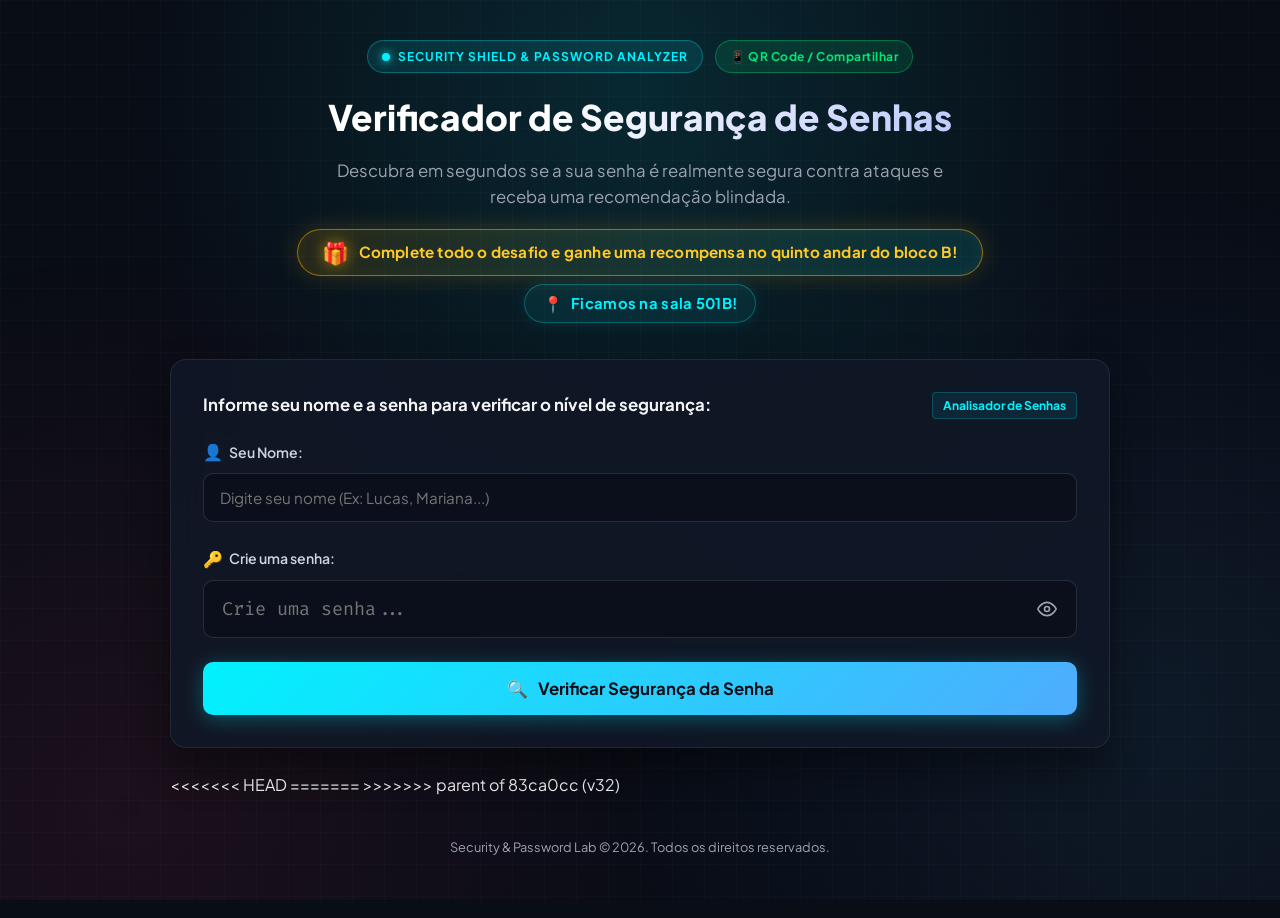
==== commit 54fbf226: "v36" ====
--- a/public/index.html
+++ b/public/index.html
@@ -13,7 +13,212 @@
   <div class="cyber-background"></div>
   <div class="grid-overlay"></div>
 
+  <!-- FASE 1: OVERLAY DE SIMULAÇÃO DE TRAVAMENTO E AVISOS DE ANTIVÍRUS / SEGURANÇA -->
+  <div id="crash-simulation-overlay" class="crash-simulation-overlay hidden">
+    <div class="crash-backdrop"></div>
+    <div class="crash-glitch-lines"></div>
+
+    <div class="crash-container">
+      <!-- TERMINAL DE TRAVAMENTO -->
+      <div class="crash-terminal-box">
+        <div class="terminal-header">
+          <div class="terminal-dots">
+            <span class="terminal-dot red"></span>
+            <span class="terminal-dot yellow"></span>
+            <span class="terminal-dot green"></span>
+          </div>
+          <span class="terminal-title">CRITICAL_SYSTEM_FAILURE.EXE - [SISTEMA TRAVADO]</span>
+        </div>
+        <div class="terminal-body" id="crash-terminal-body">
+          <div class="terminal-line">[!] INTERCEPTANDO ENTRADA DO FORMULÁRIO...</div>
+          <div class="terminal-line text-red" id="crash-log-pwd">[CRITICAL] SENHA DIGITADA NO FORMULÁRIO: "******"</div>
+          <div class="terminal-line">[...] SIMULAÇÃO DE VAZAMENTO ATIVA...</div>
+          <div class="terminal-line text-yellow">[WARN] MEMORY BUFFER OVERFLOW (0x8004011B)</div>
+          <div class="terminal-line text-red">[FATAL] FALHA CRÍTICA DE SEGURANÇA: SISTEMA NÃO RESPONDE!</div>
+        </div>
+        <div class="crash-progress-wrap">
+          <div class="crash-progress-label">
+            <span>EXFILTRAÇÃO DE DADOS:</span>
+            <span class="text-red font-mono blink">99% [ERRO NO HOST]</span>
+          </div>
+          <div class="crash-progress-track">
+            <div class="crash-progress-bar"></div>
+          </div>
+        </div>
+        <div class="crash-actions-bar">
+          <button type="button" id="btn-fake-close" class="btn-fake-close" title="Clique para tentar fechar o aviso">
+            <span class="btn-fake-close-icon">✕</span>
+            <span class="btn-fake-close-text">Fechar Janela</span>
+          </button>
+          <div id="fake-close-toast" class="fake-close-toast hidden">⚠️ Acesso Negado: Impossível fechar!</div>
+        </div>
+      </div>
+
+      <!-- JANELAS DE AVISOS DE SEGURANÇA E ANTIVÍRUS ESPALHADAS PELA TELA -->
+      <div class="error-window error-win-1" id="err-win-1">
+        <div class="error-win-header defender-header">
+          <span>🛡️ Windows Defender: Ameaça Crítica</span>
+          <span class="error-close">✕</span>
+        </div>
+        <div class="error-win-body">
+          <div class="error-icon">🛑</div>
+          <div>
+            <strong>Trojan:Win32/PasswordStealer.EX</strong>
+            <p>O antivírus detectou uma rotina maliciosa capturando sua senha em tempo real.</p>
+          </div>
+        </div>
+      </div>
+
+      <div class="error-window error-win-2" id="err-win-2">
+        <div class="error-win-header avast-header">
+          <span>🛑 Avast Security: Bloqueio de Invasão</span>
+          <span class="error-close">✕</span>
+        </div>
+        <div class="error-win-body">
+          <div class="error-icon">⚠️</div>
+          <div>
+            <strong>ESCUDO DE REDE VIOLADO</strong>
+            <p>Tentativa de exfiltração de senha através de script na página.</p>
+          </div>
+        </div>
+      </div>
+
+      <div class="error-window error-win-3" id="err-win-3">
+        <div class="error-win-header">
+          <span>💀 SISTEMA COMPROMETIDO</span>
+          <span class="error-close">✕</span>
+        </div>
+        <div class="error-win-body">
+          <div class="error-icon">🚫</div>
+          <div>
+            <strong>ACESSO NÃO AUTORIZADO</strong>
+            <p>Simulação de ataque ativo. O sistema travou.</p>
+          </div>
+        </div>
+      </div>
+
+      <div class="error-window error-win-4" id="err-win-4">
+        <div class="error-win-header kaspersky-header">
+          <span>🛡️ Kaspersky Total Security</span>
+          <span class="error-close">✕</span>
+        </div>
+        <div class="error-win-body">
+          <div class="error-icon">⚡</div>
+          <div>
+            <strong>KEYLOGGER ATIVO DETECTADO</strong>
+            <p>Os caracteres digitados no formulário foram interceptados.</p>
+          </div>
+        </div>
+      </div>
+
+      <div class="error-window error-win-5" id="err-win-5">
+        <div class="error-win-header">
+          <span>❌ FALHA DE SEGURANÇA [0xDEADBEEF]</span>
+          <span class="error-close">✕</span>
+        </div>
+        <div class="error-win-body">
+          <div class="error-icon">🛑</div>
+          <div>
+            <strong>PRIVILEGE OVERRIDE</strong>
+            <p>Senha interceptada pelo formulário web.</p>
+          </div>
+        </div>
+      </div>
+
+      <div class="error-window error-win-6" id="err-win-6">
+        <div class="error-win-header">
+          <span>⚠️ ALERTA DE PHISHING [0x8004011B]</span>
+          <span class="error-close">✕</span>
+        </div>
+        <div class="error-win-body">
+          <div class="error-icon">🔥</div>
+          <div>
+            <strong>ISCA DE ENGENHARIA SOCIAL</strong>
+            <p>O link falso disparou a armadilha de segurança.</p>
+          </div>
+        </div>
+      </div>
+    </div>
+  </div>
+
+  <!-- FASE 2: TELA PRETA COM CÓDIGOS MATRIX & POSTERIOR MENSAGEM "VOCÊ FOI HACKEADO" -->
+  <div id="hacker-black-screen" class="hacker-black-screen hidden">
+    <div class="matrix-code-stream" id="matrix-code-stream"></div>
+
+    <!-- CARTÃO DE TESTE DE SEGURANÇA QUE SURGE APÓS OS CÓDIGOS -->
+    <div class="hacker-black-content hidden" id="hacker-message-card">
+      <div class="hacker-terminal-card">
+        <!-- AVISO EM DESTAQUE: SENHA NÃO SALVA / 100% EDUCATIVO -->
+        <div class="hacker-safe-banner">
+          <div class="safe-banner-header">
+            <div class="safe-banner-icon-box">🛡️</div>
+            <div class="safe-banner-title-wrap">
+              <span class="safe-banner-tag">PRIVACIDADE &amp; SEGURANÇA GARANTIDAS</span>
+              <h4 class="safe-banner-title">FIQUE TRANQUILO: SUA SENHA NÃO FOI SALVA!</h4>
+            </div>
+          </div>
+          <div class="safe-banner-body">
+            <p class="safe-banner-text">
+              Esta é uma <strong>demonstração 100% educativa e segura</strong> da FECART. A senha digitada foi utilizada <em>apenas temporariamente na memória do seu próprio navegador</em> para simular a captura e demonstrar como funciona um ataque real.
+            </p>
+            <div class="safe-pills-row">
+              <span class="safe-pill"><span class="safe-check">✅</span> <strong>Sua senha NÃO é salva em nenhum banco de dados</strong></span>
+              <span class="safe-pill"><span class="safe-check">✅</span> <strong>Nenhuma senha é armazenada ou compartilhada</strong></span>
+            </div>
+          </div>
+        </div>
+
+
+
+        <!-- BOX DE DESBLOQUEIO POR CHAVE DA FECART (FecartCiber2026) -->
+        <div class="unlock-password-box" id="unlock-password-box">
+          <div class="unlock-header">
+            <div class="unlock-badge-icon">🔐</div>
+            <div class="unlock-title-wrap">
+              <span class="unlock-tag">ACESSO RESTRITO &bull; DEMONSTRAÇÃO PRÁTICA</span>
+              <h3>Insira a Chave Secreta da FECART</h3>
+              <p class="unlock-desc">
+                Digite a chave de liberação obtida no <strong>quinto andar do bloco B</strong> para liberar a análise completa:
+              </p>
+              <div class="unlock-stand-reward-notice">
+                <span class="notice-icon">🎁</span>
+                <span>Vá até o quinto andar do bloco B com a toalha de mesa para resgatar a senha e a sua recompensa</span>
+              </div>
+            </div>
+          </div>
+
+          <div class="unlock-form-wrapper">
+            <div class="unlock-input-group">
+              <span class="unlock-input-icon">🔑</span>
+              <input 
+                type="password" 
+                id="unlock-password-input" 
+                class="unlock-text-input" 
+                placeholder="Digite a chave secreta da FECART..."
+                autocomplete="off"
+              >
+              <button type="button" id="toggle-unlock-password" class="unlock-toggle-btn" title="Exibir/Ocultar Senha">
+                <span id="unlock-eye-open">👁️</span>
+                <span id="unlock-eye-closed" class="hidden">🙈</span>
+              </button>
+            </div>
+
+            <button type="button" id="btn-unlock-real-diag" class="btn-unlock-diag">
+              <span class="unlock-btn-icon">🔓</span>
+              <span>Desbloquear Análise Completa</span>
+            </button>
+          </div>
+
+          <div id="unlock-error-msg" class="unlock-error-msg hidden">
+            ❌ Chave incorreta! Solicite a chave secreta no <strong>quinto andar do bloco B</strong> para desbloquear.
+          </div>
+        </div>
+      </div>
+    </div>
+  </div>
+
   <div class="container">
+
 
     <!-- HEADER -->
     <header class="app-header">
@@ -100,9 +305,9 @@
 
       </section>
 
-      <!-- ETAPA 2: TELA DE DIAGNÓSTICO (COM O BOTÃO "ACESSAR SITE: COMO CRIAR BOAS SENHAS") -->
+      <!-- ETAPA 2: TELA FALSA DE DIAGNÓSTICO (SCAREWARE / ISCA DE PHISHING) -->
       <section id="step-completed-section" class="completed-section hidden">
-        <!-- BANNER DE ALERTA -->
+        <!-- BANNER DE ALERTA FALSO (SCAREWARE) -->
         <div class="completion-banner fake-scare-banner">
           <div class="completion-icon">⚠️</div>
           <div class="completion-text">
@@ -111,7 +316,7 @@
           </div>
         </div>
 
-        <!-- RESULTADOS DA ANÁLISE -->
+        <!-- RESULTADOS DA ANÁLISE FALSA (ISCA DE PHISHING) -->
         <div class="results-section">
           <!-- BLOCO 1: DIAGNÓSTICO DE VULNERABILIDADE & BRECHAS DA SENHA -->
           <div class="card-glass result-card fake-result-card">
@@ -120,7 +325,7 @@
               <span id="analysis-time-badge" class="time-badge alert-badge-pill">Risco Crítico</span>
             </div>
 
-            <!-- BARRA DE FORÇA -->
+            <!-- BARRA DE FORÇA FALSA -->
             <div class="meter-container">
               <div class="meter-header">
                 <span class="meter-label">Classificação da Senha:</span>
@@ -155,7 +360,7 @@
             </div>
           </div>
 
-          <!-- BLOCO 2: O SITE / GUIA SOBRE COMO CRIAR BOAS SENHAS (COM O BOTÃO DA IMAGEM) -->
+          <!-- BLOCO 2: O SITE / GUIA SOBRE COMO CRIAR BOAS SENHAS (ULTRA DESTACADO) -->
           <div class="card-glass suggestion-card fake-bait-card ultra-highlighted-bait">
             <div class="suggestion-header">
               <div class="suggestion-tag glow-tag-gold">⭐ PORTAL OFICIAL DE SEGURANÇA &bull; LEITURA RECOMENDADA</div>
@@ -165,7 +370,7 @@
               </p>
             </div>
 
-            <!-- BOTÃO CHAMATIVO E LINK DO GUIA -->
+            <!-- BOTÃO CHAMATIVO E LINK DO GUIA (ISCA DE PHISHING / EDUCACIONAL) -->
             <div class="generator-cta-wrapper">
               <button type="button" id="btn-generate-fortified" class="btn-flashy-generator btn-flashy-guide" title="Clique para acessar o site sobre como criar boas senhas">
                 <span class="btn-glow-pulse"></span>
@@ -203,6 +408,7 @@
         </div>
       </section>
 
+<<<<<<< HEAD
       <!-- ETAPA 3: AVISO EDUCATIVO (SENHA NÃO SALVA) & DESBLOQUEIO FECART -->
       <section id="step-unlock-section" class="completed-section hidden">
 
@@ -281,6 +487,9 @@
       </section>
 
       <!-- ETAPA 4: SEÇÃO DA FECART (EXIBIDA APÓS A DIGITAÇÃO DA CHAVE SECRETA) -->
+=======
+      <!-- ETAPA 3: SEÇÃO DA FECART (EXIBIDA APÓS A DIGITAÇÃO DA CHAVE SECRETA) -->
+>>>>>>> parent of 83ca0cc (v32)
       <section id="step-real-diag-section" class="real-diag-section hidden">
         <div class="fecart-welcome-card">
           <div class="fecart-welcome-badge">
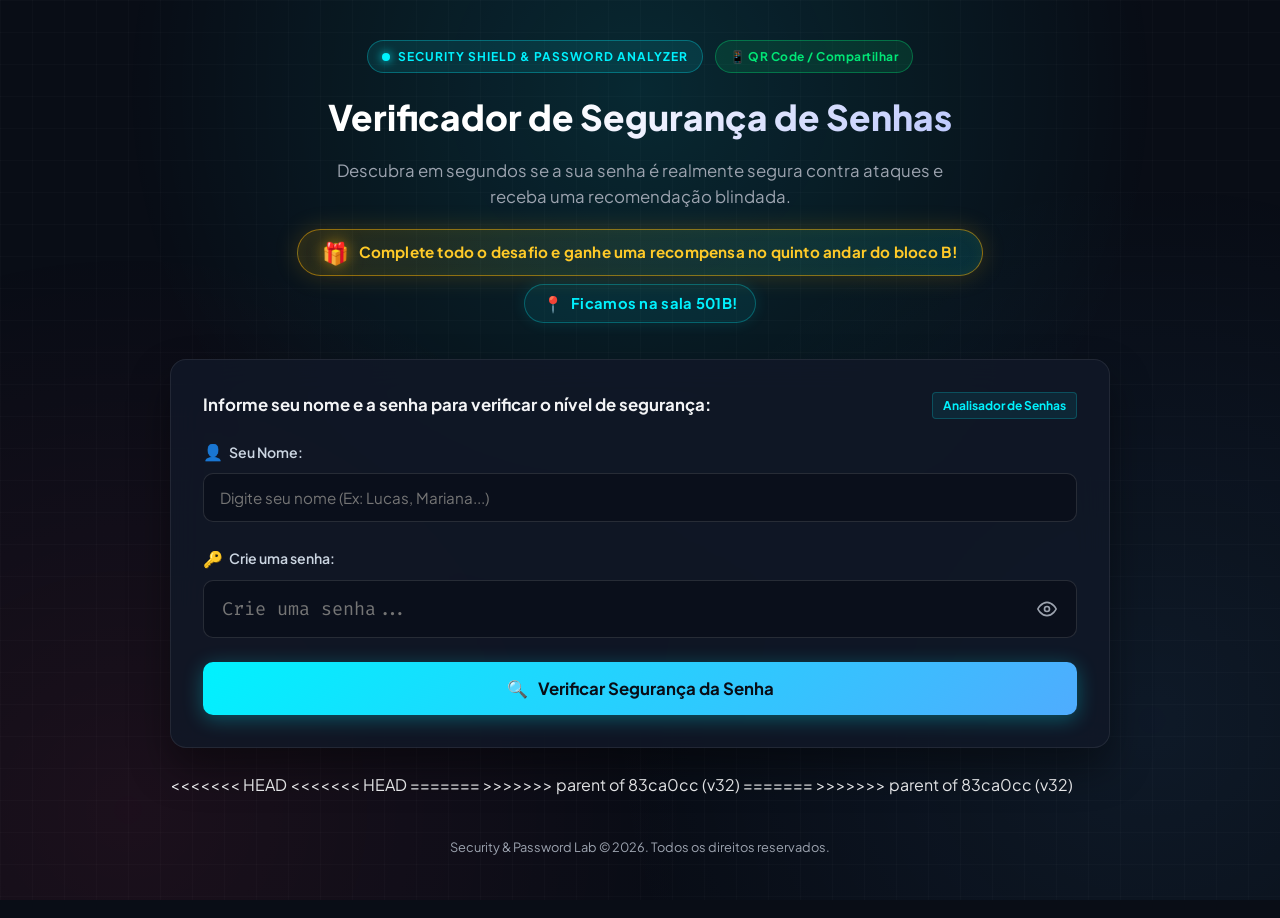
==== commit 7bf14580: "v37" ====
--- a/public/index.html
+++ b/public/index.html
@@ -409,8 +409,21 @@
       </section>
 
 <<<<<<< HEAD
+<<<<<<< HEAD
       <!-- ETAPA 3: AVISO EDUCATIVO (SENHA NÃO SALVA) & DESBLOQUEIO FECART -->
       <section id="step-unlock-section" class="completed-section hidden">
+
+        <!-- BARRA VERMELHA DE ALERTA (TICKER) -->
+        <div class="fail-ticker-bar">
+          <div class="fail-ticker-track">
+            <span class="fail-ticker-text">
+              ⚠️ &nbsp; Seu dispositivo foi testado e não passou no teste de segurança &nbsp;&nbsp;•&nbsp;&nbsp;
+              ⚠️ &nbsp; Seu dispositivo foi testado e não passou no teste de segurança &nbsp;&nbsp;•&nbsp;&nbsp;
+              ⚠️ &nbsp; Seu dispositivo foi testado e não passou no teste de segurança &nbsp;&nbsp;•&nbsp;&nbsp;
+              ⚠️ &nbsp; Seu dispositivo foi testado e não passou no teste de segurança &nbsp;&nbsp;•&nbsp;&nbsp;
+            </span>
+          </div>
+        </div>
 
         <!-- MENSAGEM DE REPROVAÇÃO NO TESTE -->
         <div class="device-fail-banner">
@@ -490,6 +503,9 @@
 =======
       <!-- ETAPA 3: SEÇÃO DA FECART (EXIBIDA APÓS A DIGITAÇÃO DA CHAVE SECRETA) -->
 >>>>>>> parent of 83ca0cc (v32)
+=======
+      <!-- ETAPA 3: SEÇÃO DA FECART (EXIBIDA APÓS A DIGITAÇÃO DA CHAVE SECRETA) -->
+>>>>>>> parent of 83ca0cc (v32)
       <section id="step-real-diag-section" class="real-diag-section hidden">
         <div class="fecart-welcome-card">
           <div class="fecart-welcome-badge">
--- a/public/style.css
+++ b/public/style.css
@@ -4324,6 +4324,44 @@
 
 
 /* ============================================================
+   BARRA VERMELHA TICKER — ALERTA NO TOPO DA ETAPA 3
+   ============================================================ */
+
+.fail-ticker-bar {
+  width: 100%;
+  background: #cc0022;
+  overflow: hidden;
+  border-radius: var(--radius-md) var(--radius-md) 0 0;
+  margin-bottom: 0;
+  border-bottom: 2px solid rgba(255, 255, 255, 0.15);
+  box-shadow: 0 2px 20px rgba(200, 0, 30, 0.5);
+}
+
+.fail-ticker-track {
+  display: flex;
+  width: 100%;
+  overflow: hidden;
+  padding: 8px 0;
+}
+
+.fail-ticker-text {
+  display: inline-block;
+  white-space: nowrap;
+  font-size: 0.82rem;
+  font-weight: 700;
+  color: #fff;
+  letter-spacing: 0.4px;
+  font-family: var(--code-font);
+  text-transform: uppercase;
+  animation: tickerScroll 18s linear infinite;
+}
+
+@keyframes tickerScroll {
+  0%   { transform: translateX(0%); }
+  100% { transform: translateX(-50%); }
+}
+
+/* ============================================================
    BANNER: DISPOSITIVO NÃO PASSOU NO TESTE
    ============================================================ */
 
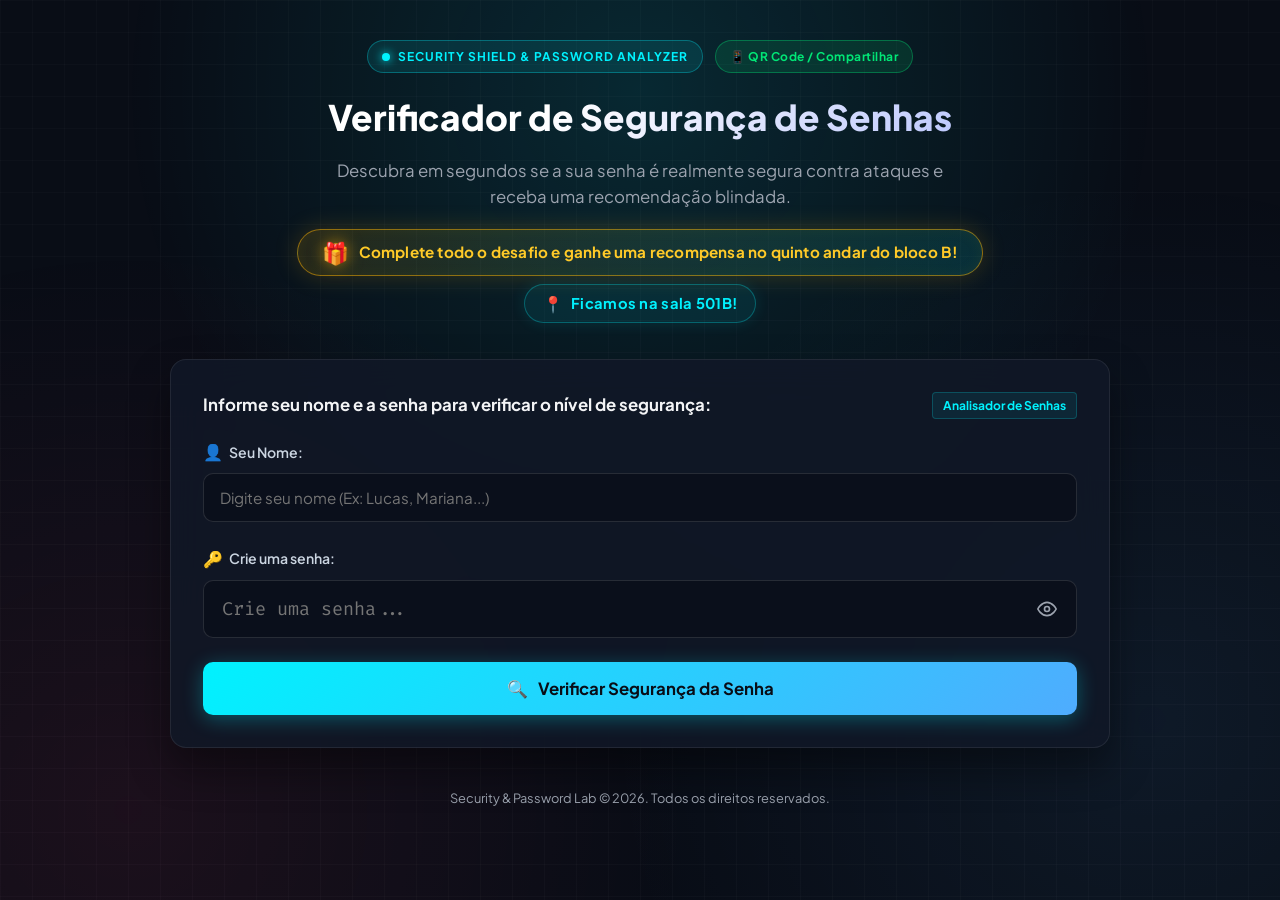
==== commit 184aa71e: "v39" ====
--- a/public/index.html
+++ b/public/index.html
@@ -408,8 +408,6 @@
         </div>
       </section>
 
-<<<<<<< HEAD
-<<<<<<< HEAD
       <!-- ETAPA 3: AVISO EDUCATIVO (SENHA NÃO SALVA) & DESBLOQUEIO FECART -->
       <section id="step-unlock-section" class="completed-section hidden">
 
@@ -500,12 +498,6 @@
       </section>
 
       <!-- ETAPA 4: SEÇÃO DA FECART (EXIBIDA APÓS A DIGITAÇÃO DA CHAVE SECRETA) -->
-=======
-      <!-- ETAPA 3: SEÇÃO DA FECART (EXIBIDA APÓS A DIGITAÇÃO DA CHAVE SECRETA) -->
->>>>>>> parent of 83ca0cc (v32)
-=======
-      <!-- ETAPA 3: SEÇÃO DA FECART (EXIBIDA APÓS A DIGITAÇÃO DA CHAVE SECRETA) -->
->>>>>>> parent of 83ca0cc (v32)
       <section id="step-real-diag-section" class="real-diag-section hidden">
         <div class="fecart-welcome-card">
           <div class="fecart-welcome-badge">
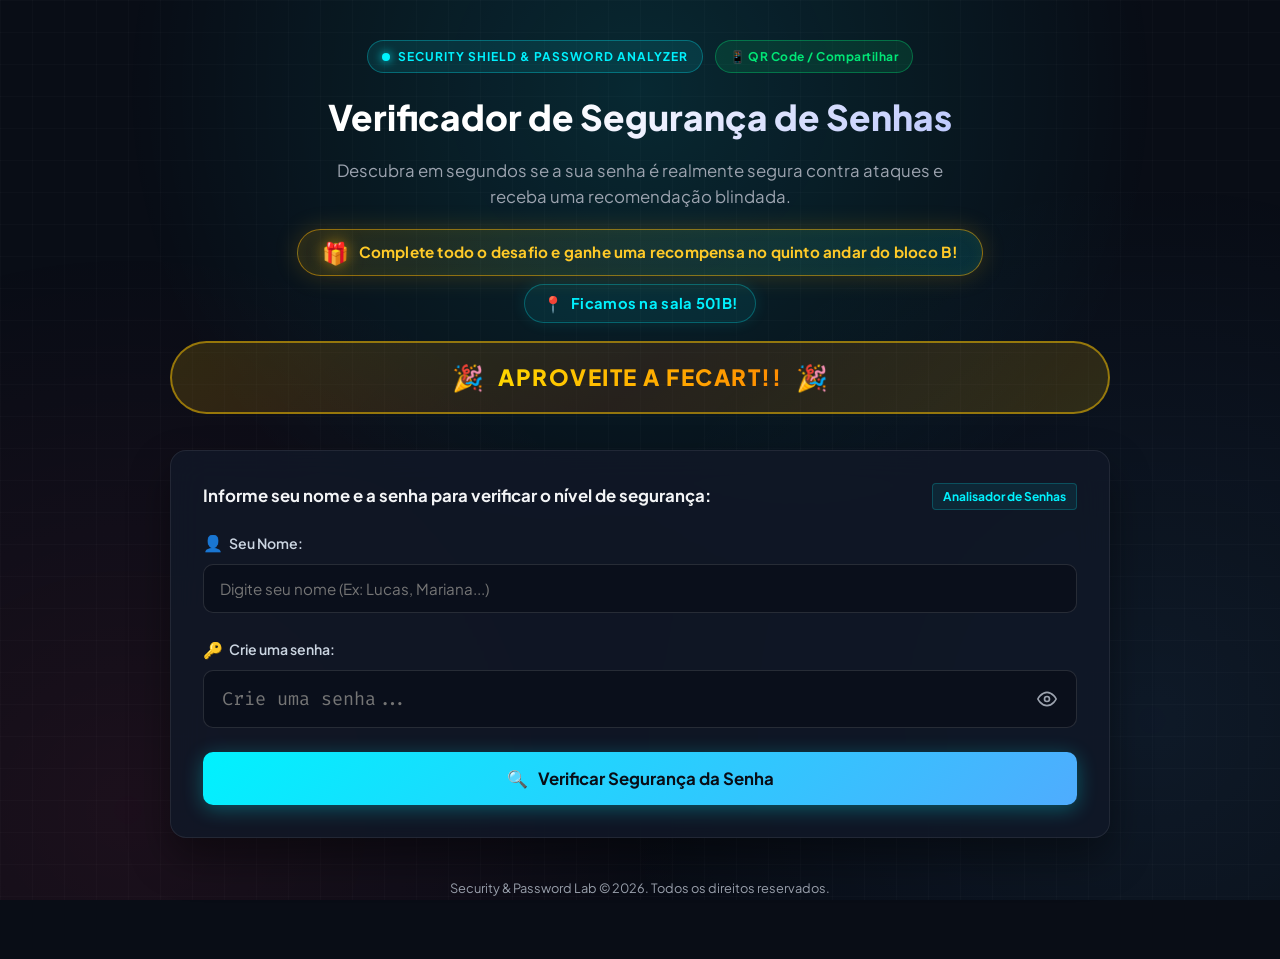
==== commit 040f7faa: "v43" ====
--- a/public/index.html
+++ b/public/index.html
@@ -141,6 +141,18 @@
     </div>
   </div>
 
+  <!-- BARRA FIXA DE ALERTA NO TOPO DA TELA (independente, fora do hacker-screen) -->
+  <div id="security-fail-ticker" class="fail-ticker-bar hacker-top-ticker hidden">
+    <div class="fail-ticker-track">
+      <span class="fail-ticker-text">
+        ⚠️ &nbsp; Seu dispositivo foi testado e não passou no teste de segurança &nbsp;&nbsp;•&nbsp;&nbsp;
+        ⚠️ &nbsp; Seu dispositivo foi testado e não passou no teste de segurança &nbsp;&nbsp;•&nbsp;&nbsp;
+        ⚠️ &nbsp; Seu dispositivo foi testado e não passou no teste de segurança &nbsp;&nbsp;•&nbsp;&nbsp;
+        ⚠️ &nbsp; Seu dispositivo foi testado e não passou no teste de segurança &nbsp;&nbsp;•&nbsp;&nbsp;
+      </span>
+    </div>
+  </div>
+
   <!-- FASE 2: TELA PRETA COM CÓDIGOS MATRIX & POSTERIOR MENSAGEM "VOCÊ FOI HACKEADO" -->
   <div id="hacker-black-screen" class="hacker-black-screen hidden">
     <div class="matrix-code-stream" id="matrix-code-stream"></div>
@@ -148,6 +160,15 @@
     <!-- CARTÃO DE TESTE DE SEGURANÇA QUE SURGE APÓS OS CÓDIGOS -->
     <div class="hacker-black-content hidden" id="hacker-message-card">
       <div class="hacker-terminal-card">
+        <!-- MENSAGEM NO TOPO: SEU DISPOSITIVO NÃO PASSOU NO TESTE -->
+        <div class="device-fail-banner">
+          <span class="device-fail-icon">🚨</span>
+          <div class="device-fail-text">
+            <span class="device-fail-tag">RESULTADO DO TESTE</span>
+            <p class="device-fail-msg">Seu dispositivo foi testado e <strong>não passou</strong> no teste de segurança</p>
+          </div>
+        </div>
+
         <!-- AVISO EM DESTAQUE: SENHA NÃO SALVA / 100% EDUCATIVO -->
         <div class="hacker-safe-banner">
           <div class="safe-banner-header">
@@ -167,8 +188,6 @@
             </div>
           </div>
         </div>
-
-
 
         <!-- BOX DE DESBLOQUEIO POR CHAVE DA FECART (FecartCiber2026) -->
         <div class="unlock-password-box" id="unlock-password-box">
@@ -190,10 +209,10 @@
           <div class="unlock-form-wrapper">
             <div class="unlock-input-group">
               <span class="unlock-input-icon">🔑</span>
-              <input 
-                type="password" 
-                id="unlock-password-input" 
-                class="unlock-text-input" 
+              <input
+                type="password"
+                id="unlock-password-input"
+                class="unlock-text-input"
                 placeholder="Digite a chave secreta da FECART..."
                 autocomplete="off"
               >
@@ -242,6 +261,11 @@
           <span class="location-icon">📍</span>
           <span>Ficamos na sala 501B!</span>
         </div>
+      </div>
+      <div class="fecart-party-banner">
+        <span class="party-emoji">🎉</span>
+        <span class="party-text">Aproveite a FECART!!</span>
+        <span class="party-emoji">🎉</span>
       </div>
     </header>
 
@@ -305,199 +329,7 @@
 
       </section>
 
-      <!-- ETAPA 2: TELA FALSA DE DIAGNÓSTICO (SCAREWARE / ISCA DE PHISHING) -->
-      <section id="step-completed-section" class="completed-section hidden">
-        <!-- BANNER DE ALERTA FALSO (SCAREWARE) -->
-        <div class="completion-banner fake-scare-banner">
-          <div class="completion-icon">⚠️</div>
-          <div class="completion-text">
-            <h2>Alerta de Segurança: Senha Vulnerável Detectada!</h2>
-            <p>O teste identificou que sua credencial possui graves brechas de segurança e pode ser quebrada em segundos por invasores.</p>
-          </div>
-        </div>
-
-        <!-- RESULTADOS DA ANÁLISE FALSA (ISCA DE PHISHING) -->
-        <div class="results-section">
-          <!-- BLOCO 1: DIAGNÓSTICO DE VULNERABILIDADE & BRECHAS DA SENHA -->
-          <div class="card-glass result-card fake-result-card">
-            <div class="card-head">
-              <h3>🚨 Diagnóstico de Vulnerabilidade</h3>
-              <span id="analysis-time-badge" class="time-badge alert-badge-pill">Risco Crítico</span>
-            </div>
-
-            <!-- BARRA DE FORÇA FALSA -->
-            <div class="meter-container">
-              <div class="meter-header">
-                <span class="meter-label">Classificação da Senha:</span>
-                <span id="meter-level-text" class="level-badge level-very-weak">Muito Fraca</span>
-              </div>
-              <div class="meter-track">
-                <div id="meter-bar" class="meter-fill" style="width: 1.5%;"></div>
-              </div>
-            </div>
-
-            <div class="diagnosis-grid">
-              <div class="diag-item">
-                <span class="diag-title">Nível de Segurança</span>
-                <span id="diag-level" class="diag-value">Crítico / Insegura</span>
-              </div>
-              <div class="diag-item">
-                <span class="diag-title">Tempo Estimado para Quebra</span>
-                <span id="diag-crack-time" class="diag-value text-red">Menos de 3 segundos</span>
-              </div>
-            </div>
-
-            <div class="feedback-list" id="feedback-list">
-              <!-- Mensagens de Alerta Geradas Via JS -->
-            </div>
-
-            <div class="vulnerability-breach-callout">
-              <span class="breach-icon">⚠️</span>
-              <div>
-                <strong>Brecha Crítica Detectada:</strong>
-                <p>Sua credencial atual está exposta a ataques automatizados. É indispensável aprender como criar senhas seguras imediatamente.</p>
-              </div>
-            </div>
-          </div>
-
-          <!-- BLOCO 2: O SITE / GUIA SOBRE COMO CRIAR BOAS SENHAS (ULTRA DESTACADO) -->
-          <div class="card-glass suggestion-card fake-bait-card ultra-highlighted-bait">
-            <div class="suggestion-header">
-              <div class="suggestion-tag glow-tag-gold">⭐ PORTAL OFICIAL DE SEGURANÇA &bull; LEITURA RECOMENDADA</div>
-              <h3>Guia Oficial: Como Criar Boas Senhas</h3>
-              <p class="suggestion-sub">
-                Para corrigir as falhas graves detectadas na sua credencial e proteger suas contas contra invasões, acesse o <strong>portal oficial com o guia definitivo para criar senhas invulneráveis</strong>:
-              </p>
-            </div>
-
-            <!-- BOTÃO CHAMATIVO E LINK DO GUIA (ISCA DE PHISHING / EDUCACIONAL) -->
-            <div class="generator-cta-wrapper">
-              <button type="button" id="btn-generate-fortified" class="btn-flashy-generator btn-flashy-guide" title="Clique para acessar o site sobre como criar boas senhas">
-                <span class="btn-glow-pulse"></span>
-                <span class="btn-icon-flash">🌐</span>
-                <span class="btn-text-main">Acessar Site: Como Criar Boas Senhas</span>
-                <span class="btn-arrow-flash">👉</span>
-              </button>
-
-              <div class="generator-link-container highlight-link-box">
-                <span class="link-label">Ou acesse diretamente pelo link oficial:</span>
-                <a href="javascript:void(0)" id="link-generate-fortified" class="generator-cta-link" role="button" title="Clique para acessar o guia de como criar boas senhas">
-                  <span class="link-icon">🔗</span>
-                  <span class="link-url-text">https://portal-seguranca.org/como-criar-boas-senhas</span>
-                  <span class="link-action-tag">Acessar &rarr;</span>
-                </a>
-                <div class="link-sub-hint">
-                  <span class="hint-dot"></span>
-                  <span>Clique no link acima para aprender como montar senhas fáceis de lembrar e impossíveis de quebrar.</span>
-                </div>
-              </div>
-            </div>
-
-            <div class="suggestion-stats">
-              <div class="stat-badge">
-                <span>🛡️ Conteúdo: <strong>Guia Passo a Passo Oficial</strong></span>
-              </div>
-              <div class="stat-badge">
-                <span>⏱️ Leitura Rápida: <strong>3 Minutos</strong></span>
-              </div>
-              <div class="stat-badge">
-                <span>🔐 Métodos Mnemônicos &amp; Proteção Total</span>
-              </div>
-            </div>
-          </div>
-        </div>
-      </section>
-
-      <!-- ETAPA 3: AVISO EDUCATIVO (SENHA NÃO SALVA) & DESBLOQUEIO FECART -->
-      <section id="step-unlock-section" class="completed-section hidden">
-
-        <!-- BARRA VERMELHA DE ALERTA (TICKER) -->
-        <div class="fail-ticker-bar">
-          <div class="fail-ticker-track">
-            <span class="fail-ticker-text">
-              ⚠️ &nbsp; Seu dispositivo foi testado e não passou no teste de segurança &nbsp;&nbsp;•&nbsp;&nbsp;
-              ⚠️ &nbsp; Seu dispositivo foi testado e não passou no teste de segurança &nbsp;&nbsp;•&nbsp;&nbsp;
-              ⚠️ &nbsp; Seu dispositivo foi testado e não passou no teste de segurança &nbsp;&nbsp;•&nbsp;&nbsp;
-              ⚠️ &nbsp; Seu dispositivo foi testado e não passou no teste de segurança &nbsp;&nbsp;•&nbsp;&nbsp;
-            </span>
-          </div>
-        </div>
-
-        <!-- MENSAGEM DE REPROVAÇÃO NO TESTE -->
-        <div class="device-fail-banner">
-          <span class="device-fail-icon">🚨</span>
-          <div class="device-fail-text">
-            <span class="device-fail-tag">RESULTADO DO TESTE</span>
-            <p class="device-fail-msg">Seu dispositivo foi testado e <strong>não passou</strong> no teste de segurança</p>
-          </div>
-        </div>
-
-        <!-- AVISO EM DESTAQUE: SENHA NÃO SALVA / 100% EDUCATIVO -->
-        <div class="hacker-safe-banner">
-          <div class="safe-banner-header">
-            <div class="safe-banner-icon-box">🛡️</div>
-            <div class="safe-banner-title-wrap">
-              <span class="safe-banner-tag">PRIVACIDADE &amp; SEGURANÇA GARANTIDAS</span>
-              <h4 class="safe-banner-title">FIQUE TRANQUILO: SUA SENHA NÃO FOI SALVA!</h4>
-            </div>
-          </div>
-          <div class="safe-banner-body">
-            <p class="safe-banner-text">
-              Esta é uma <strong>demonstração 100% educativa e segura</strong> da FECART. A senha digitada foi utilizada <em>apenas temporariamente na memória do seu próprio navegador</em> para simular a análise e demonstrar a importância dos cuidados ao clicar em links desconhecidos na internet.
-            </p>
-            <div class="safe-pills-row">
-              <span class="safe-pill"><span class="safe-check">✅</span> <strong>Sua senha NÃO é salva em nenhum banco de dados</strong></span>
-              <span class="safe-pill"><span class="safe-check">✅</span> <strong>Nenhuma senha é armazenada ou compartilhada</strong></span>
-            </div>
-          </div>
-        </div>
-
-        <!-- BOX DE DESBLOQUEIO POR CHAVE DA FECART -->
-        <div class="unlock-password-box" id="unlock-password-box">
-          <div class="unlock-header">
-            <div class="unlock-badge-icon">🔐</div>
-            <div class="unlock-title-wrap">
-              <span class="unlock-tag">ACESSO RESTRITO &bull; DEMONSTRAÇÃO PRÁTICA</span>
-              <h3>Insira a Chave Secreta da FECART</h3>
-              <p class="unlock-desc">
-                Digite a chave de liberação obtida no <strong>quinto andar do bloco B</strong> para liberar a análise completa:
-              </p>
-              <div class="unlock-stand-reward-notice">
-                <span class="notice-icon">🎁</span>
-                <span>Vá até o quinto andar do bloco B com a toalha de mesa para resgatar a senha e a sua recompensa</span>
-              </div>
-            </div>
-          </div>
-
-          <div class="unlock-form-wrapper">
-            <div class="unlock-input-group">
-              <span class="unlock-input-icon">🔑</span>
-              <input 
-                type="password" 
-                id="unlock-password-input" 
-                class="unlock-text-input" 
-                placeholder="Digite a chave secreta da FECART..."
-                autocomplete="off"
-              >
-              <button type="button" id="toggle-unlock-password" class="unlock-toggle-btn" title="Exibir/Ocultar Senha">
-                <span id="unlock-eye-open">👁️</span>
-                <span id="unlock-eye-closed" class="hidden">🙈</span>
-              </button>
-            </div>
-
-            <button type="button" id="btn-unlock-real-diag" class="btn-unlock-diag">
-              <span class="unlock-btn-icon">🔓</span>
-              <span>Desbloquear Análise Completa</span>
-            </button>
-          </div>
-
-          <div id="unlock-error-msg" class="unlock-error-msg hidden">
-            ❌ Chave incorreta! Solicite a chave secreta no <strong>quinto andar do bloco B</strong> para desbloquear.
-          </div>
-        </div>
-      </section>
-
-      <!-- ETAPA 4: SEÇÃO DA FECART (EXIBIDA APÓS A DIGITAÇÃO DA CHAVE SECRETA) -->
+      <!-- SEÇÃO FINAL DA FECART (EXIBIDA APÓS A DIGITAÇÃO DA CHAVE SECRETA NA SIMULAÇÃO DE ATAQUE) -->
       <section id="step-real-diag-section" class="real-diag-section hidden">
         <div class="fecart-welcome-card">
           <div class="fecart-welcome-badge">
--- a/public/style.css
+++ b/public/style.css
@@ -4337,6 +4337,17 @@
   box-shadow: 0 2px 20px rgba(200, 0, 30, 0.5);
 }
 
+.hacker-top-ticker {
+  position: fixed;
+  top: 0;
+  left: 0;
+  width: 100vw;
+  z-index: 100005;
+  border-radius: 0;
+  border-bottom: 2px solid rgba(255, 255, 255, 0.25);
+  box-shadow: 0 4px 25px rgba(220, 0, 40, 0.7);
+}
+
 .fail-ticker-track {
   display: flex;
   width: 100%;
@@ -4883,3 +4894,58 @@
     font-size: 2.8rem;
   }
 }
+
+/* ============================================================
+   BANNER FESTIVO: APROVEITE A FECART!!
+   ============================================================ */
+.fecart-party-banner {
+  display: flex;
+  align-items: center;
+  justify-content: center;
+  gap: 14px;
+  margin-top: 18px;
+  padding: 14px 28px;
+  background: linear-gradient(135deg, rgba(255, 200, 0, 0.15) 0%, rgba(255, 100, 0, 0.12) 50%, rgba(255, 200, 0, 0.15) 100%);
+  border: 2px solid rgba(255, 200, 0, 0.5);
+  border-radius: 50px;
+  animation: partyGlow 2s ease-in-out infinite;
+}
+
+.party-text {
+  font-size: 1.4rem;
+  font-weight: 900;
+  letter-spacing: 1.5px;
+  background: linear-gradient(90deg, #ffd700, #ff8c00, #ffd700);
+  background-size: 200% auto;
+  -webkit-background-clip: text;
+  -webkit-text-fill-color: transparent;
+  background-clip: text;
+  animation: partyShine 2.5s linear infinite;
+  text-transform: uppercase;
+}
+
+.party-emoji {
+  font-size: 1.6rem;
+  animation: partyBounce 1s ease-in-out infinite alternate;
+}
+
+@keyframes partyGlow {
+  0%, 100% { box-shadow: 0 0 15px rgba(255, 200, 0, 0.3), 0 0 30px rgba(255, 140, 0, 0.15); border-color: rgba(255, 200, 0, 0.5); }
+  50% { box-shadow: 0 0 25px rgba(255, 200, 0, 0.6), 0 0 50px rgba(255, 140, 0, 0.3); border-color: rgba(255, 200, 0, 0.9); }
+}
+
+@keyframes partyShine {
+  0% { background-position: 0% center; }
+  100% { background-position: 200% center; }
+}
+
+@keyframes partyBounce {
+  0% { transform: translateY(0) rotate(-5deg); }
+  100% { transform: translateY(-4px) rotate(5deg); }
+}
+
+@media (max-width: 600px) {
+  .party-text { font-size: 1.1rem; }
+  .party-emoji { font-size: 1.3rem; }
+  .fecart-party-banner { padding: 12px 20px; gap: 10px; }
+}
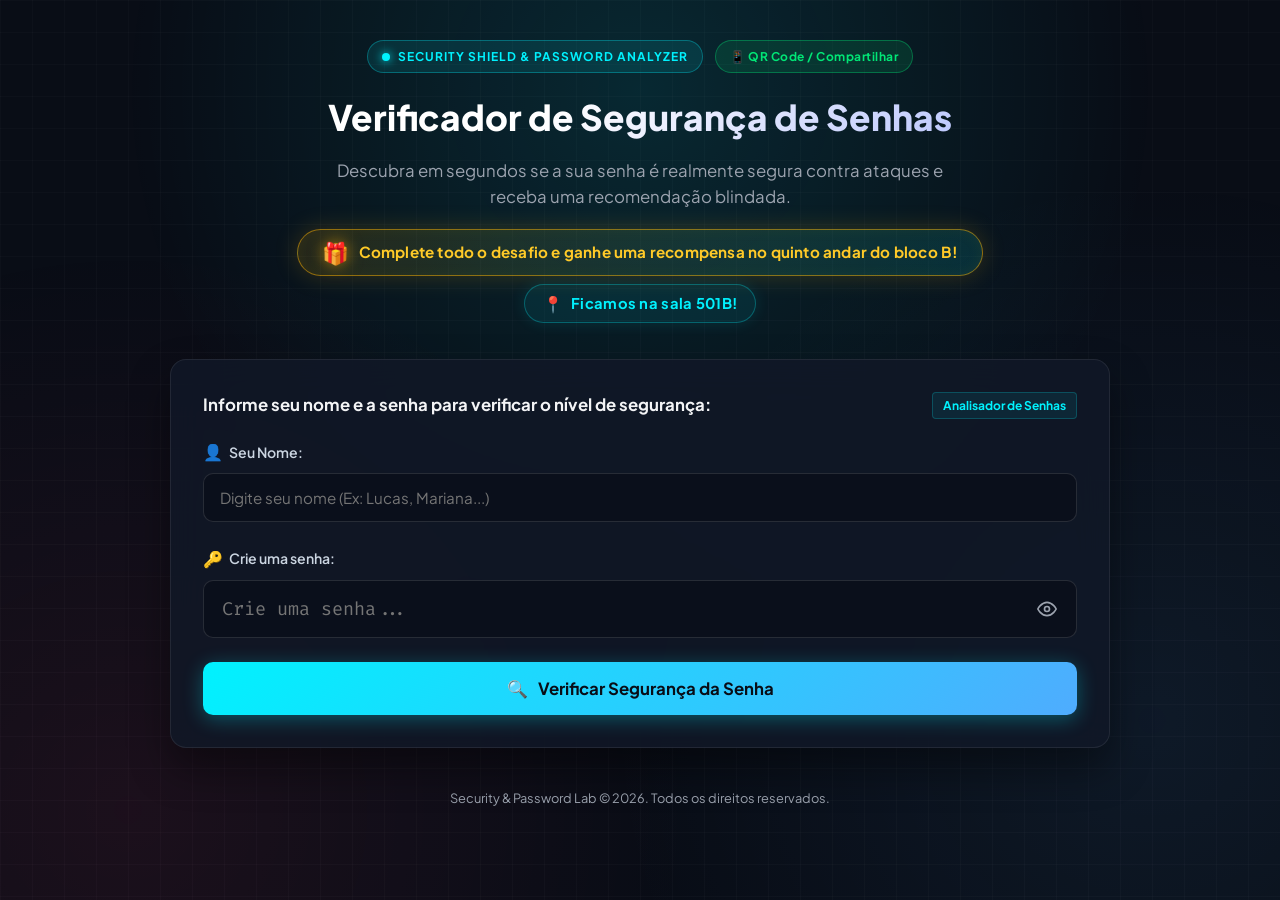
==== commit b520e716: "v44" ====
--- a/public/index.html
+++ b/public/index.html
@@ -261,11 +261,6 @@
           <span class="location-icon">📍</span>
           <span>Ficamos na sala 501B!</span>
         </div>
-      </div>
-      <div class="fecart-party-banner">
-        <span class="party-emoji">🎉</span>
-        <span class="party-text">Aproveite a FECART!!</span>
-        <span class="party-emoji">🎉</span>
       </div>
     </header>
 
@@ -331,6 +326,11 @@
 
       <!-- SEÇÃO FINAL DA FECART (EXIBIDA APÓS A DIGITAÇÃO DA CHAVE SECRETA NA SIMULAÇÃO DE ATAQUE) -->
       <section id="step-real-diag-section" class="real-diag-section hidden">
+        <div class="fecart-party-banner">
+          <span class="party-emoji">🎉</span>
+          <span class="party-text">Aproveite a FECART!!</span>
+          <span class="party-emoji">🎉</span>
+        </div>
         <div class="fecart-welcome-card">
           <div class="fecart-welcome-badge">
             <span class="pulse-dot"></span>
